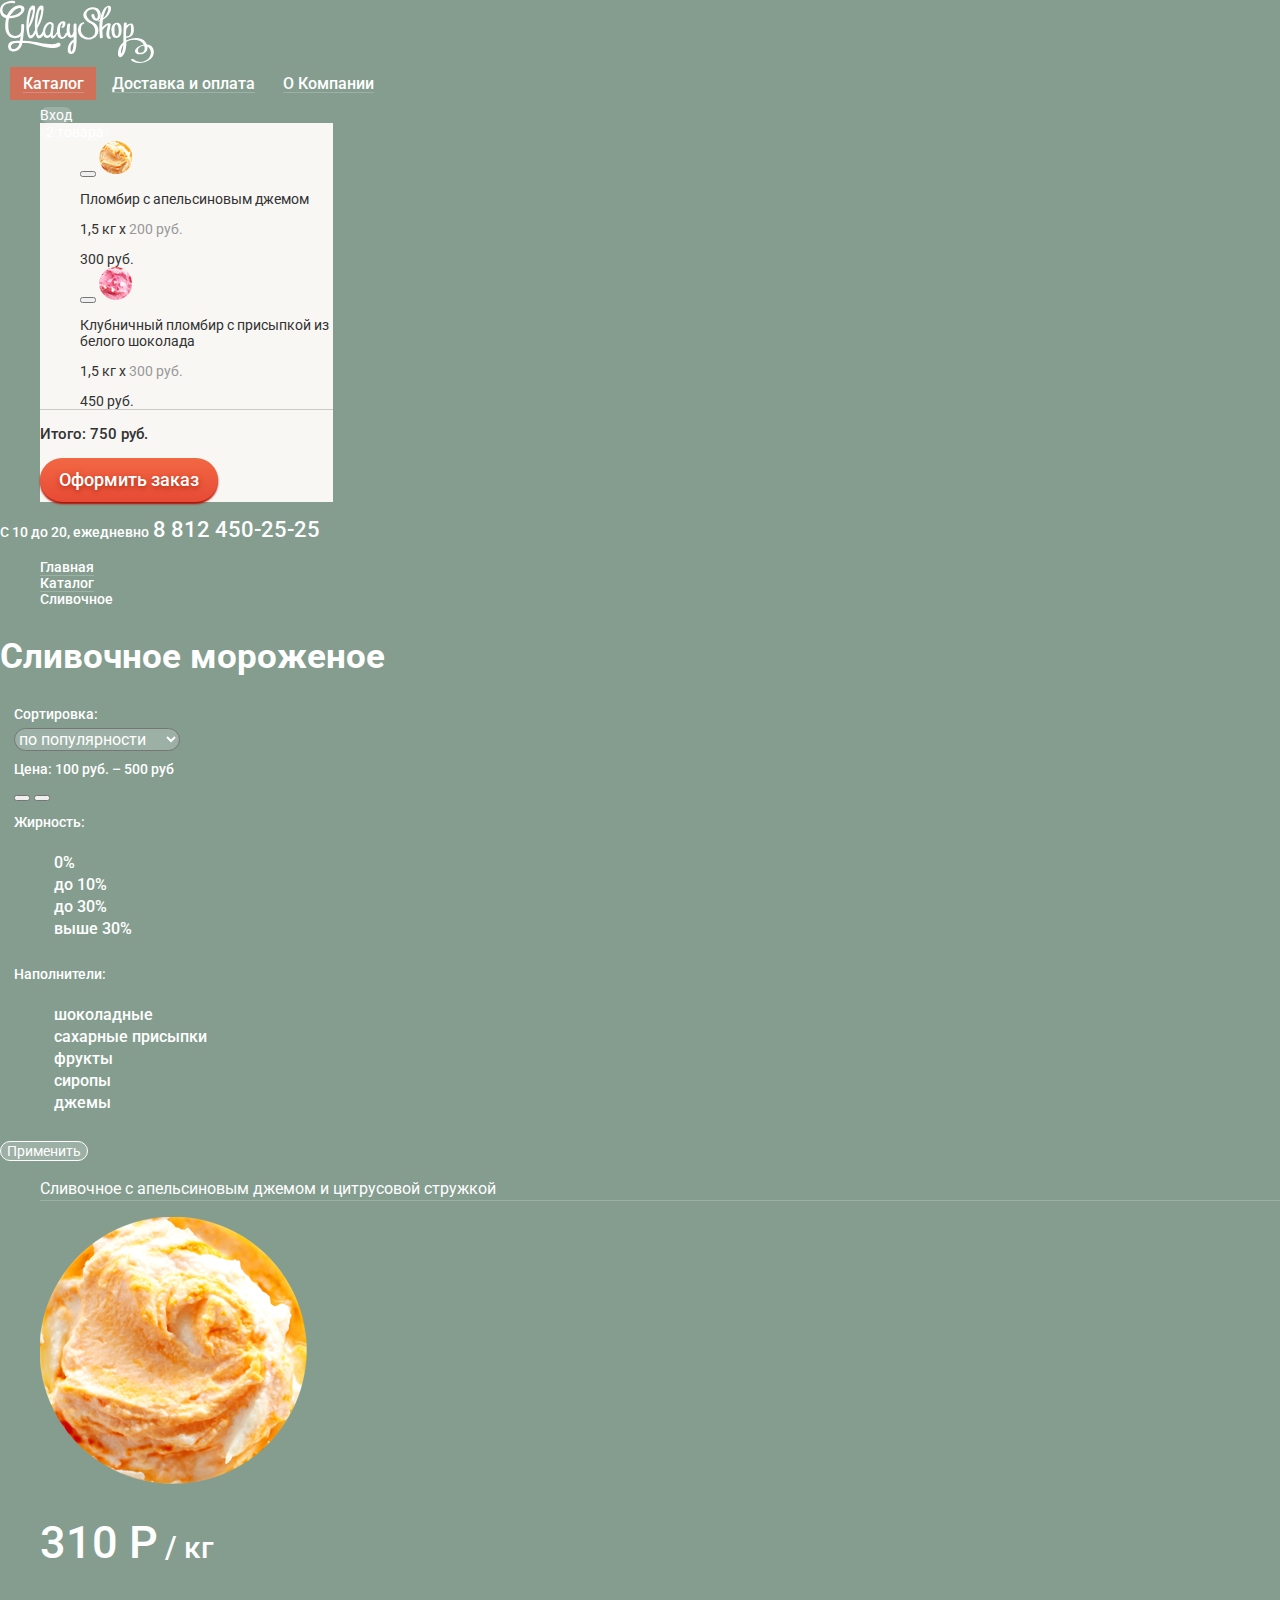
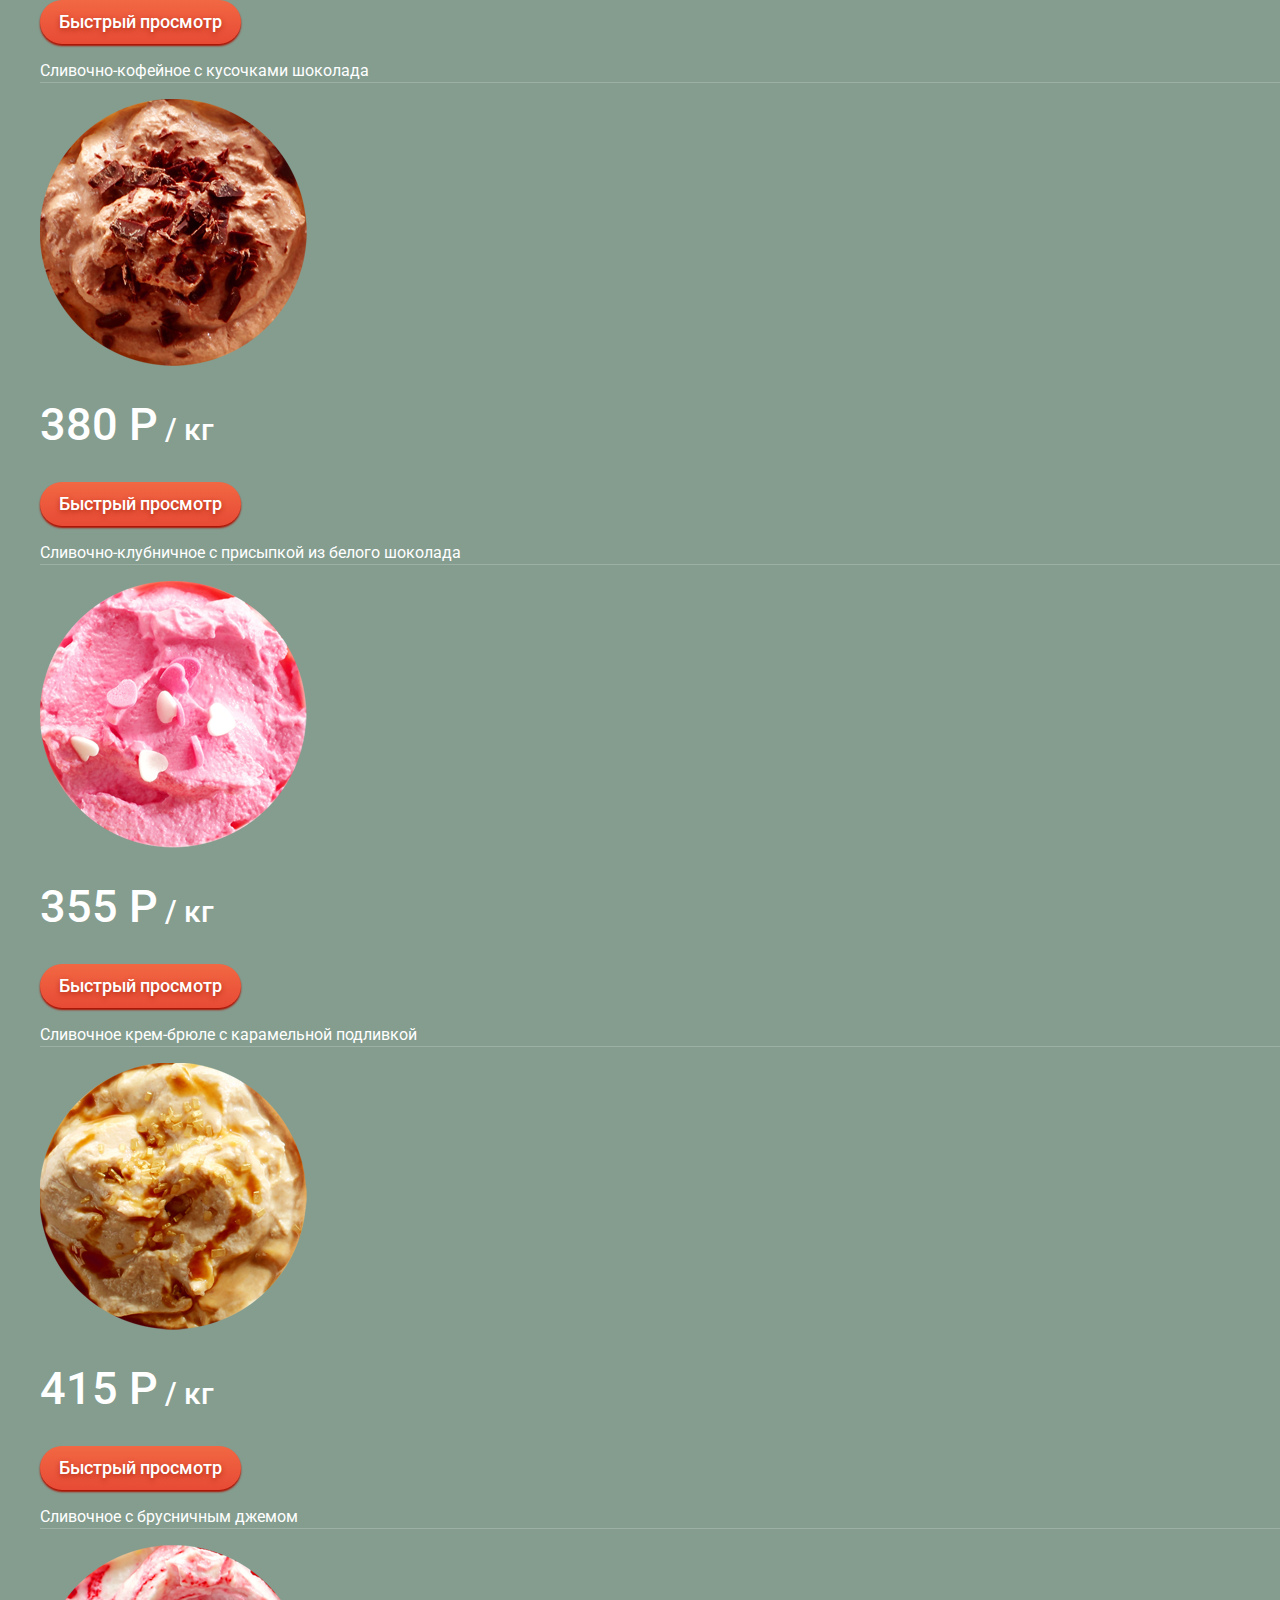
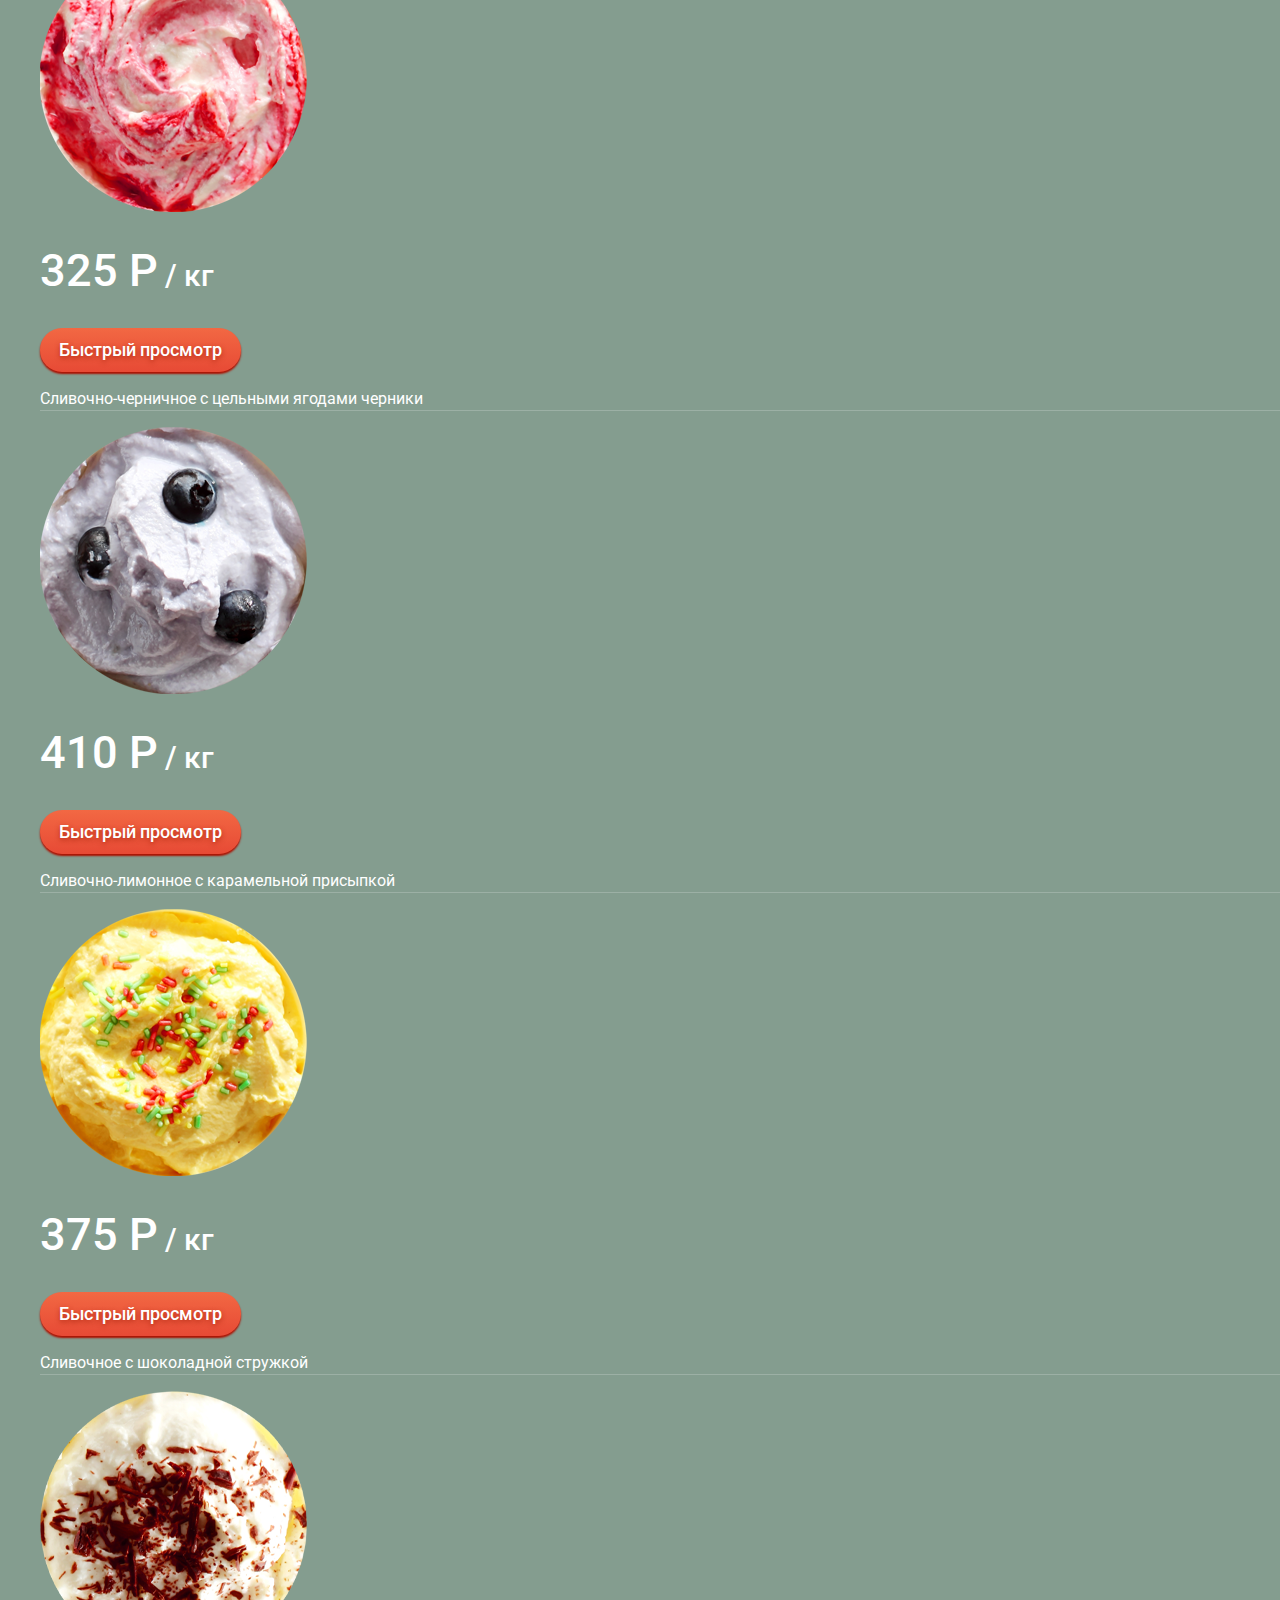
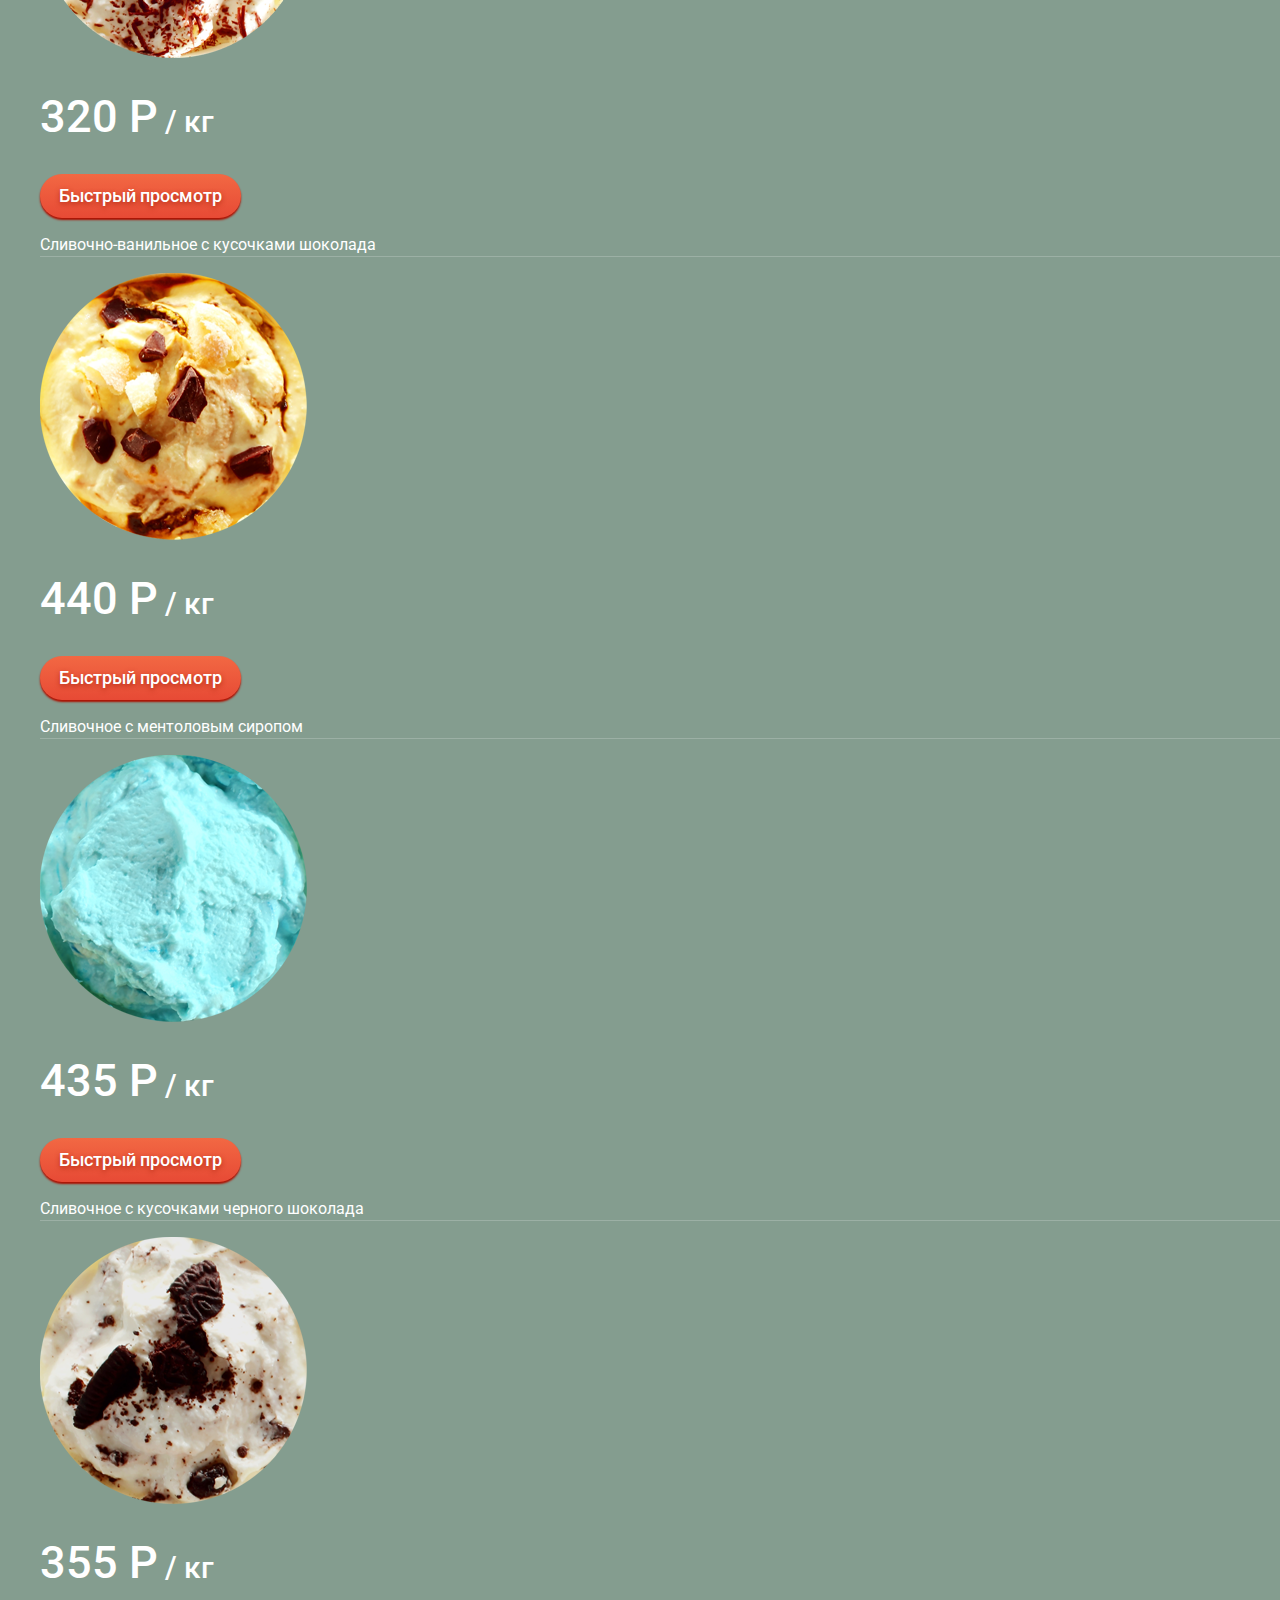
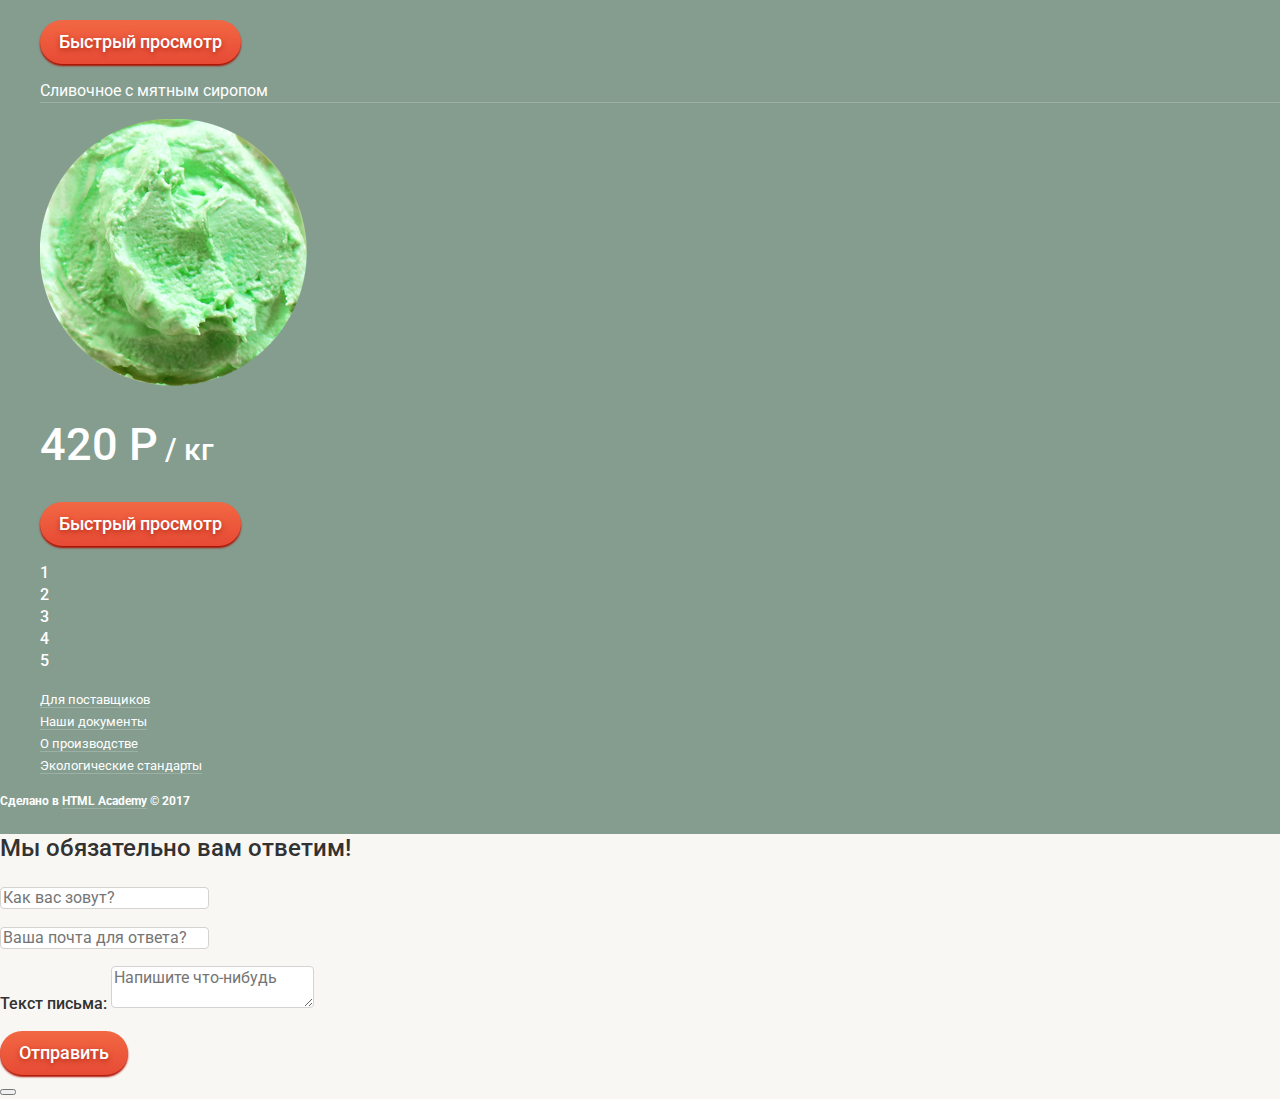
==== catalog.html @ 8456b37e "styled site-navigation with popup" ====
<!DOCTYPE html>
<html lang="ru">
<head>
	<meta charset="UTF-8">
	<title>Глейси</title>
  <link href="https://fonts.googleapis.com/css?family=Roboto:400,500&amp;subset=cyrillic" rel="stylesheet"> 
  <link href="css/normalize.css" rel="stylesheet">
  <link href="css/style.css" rel="stylesheet">
</head>
<body class="inner-page">
	<header class="main-header">
    <a  href="index.html" class="main-header-logo">
      <img src="img/svg/logo.svg" width="154" height="64" alt="Логотип сайта Глейси">
    </a>
    <nav class="main-menu">
      <ul class="site-navigation">
          <li>
            <a class="current">Каталог</a>
            <ul class="catalog-navigation">
              <li class="new">Новинки</li>
              <li><a href="#">Сливочное</a></li>
              <li><a href="#">Щербеты</a></li>
              <li><a href="#">Фруктовый лед</a></li>
              <li><a href="#">Мелорин</a></li>
            </ul>
          </li>
        <li><a href="#">Доставка и оплата</a></li>
        <li><a href="#">О Компании</a></li>
      </ul>
      <ul class="user-navigation">
        <li>
          <form class="search-form" action="#" method="get">
          <button class="button-search" type="submit">Поиск</button>
          <p>
            <label class="visually-hidden" for="site-search">Поиск по сайту</label>
            <input type="search" id="site-search" placeholder="Что ищем?" name="search">
          </p>
        </form>
        </li>
        <li>
          <a class="login-link" href="#">Вход</a>
          <form class="login-form" action="#" method="post">
            <p>
              <label class="visually-hidden" for="login-email">Введите ваш e-mail</label>
              <input type="email" id="login-email" name="e-mail" placeholder="Электронная почта">
            </p>
            <p>
              <label class="visually-hidden" for="login-password">Введите ваш пароль</label>
              <input type="password" id="login-password" name="password" placeholder="Пароль">
            </p>
            <p class="login-help">
              <a class="login-restore" href="#">Забыли пароль?</a>
              <a class="login-registr" href="#">Новая регистрация</a>
            </p>
            <button class="button" type="submit">Войти</button>
          </form>
        </li>
        <li class="cart">
          <button class="button-cart" type="button">2 товара</button>
          <ul class="cart-items">
            <li class="cart-item">
              <button class="modal-close" type="button"><span class="visually-hidden">Закрыть</span></button>
              <img src="img/cart-image-1.png" width="33" height="33" alt="Изображение мороженого">
              <p class="cart-title">Пломбир с апельсиновым джемом</p>
              <p class="cart-amount">1,5 кг х <span class="text-graycolor">200 руб.</span></p>
              <span class="cart-price"> 300 руб.</span>
            </li>
            <li class="cart-item">
              <button class="modal-close" type="button"><span class="visually-hidden">Закрыть</span></button>
              <img src="img/cart-image-2.png" width="33" height="33" alt="Изображение мороженого">
              <p class="cart-title">Клубничный пломбир с присыпкой из белого шоколада</p>
              <p class="cart-amount">1,5 кг х <span class="text-graycolor">300 руб.</span></p>
              <span class="cart-price"> 450 руб.</span>
            </li>
          </ul>
          <div class="cart-sum">
            <p> Итого: 750 руб.</p>
            <a class="button" href="#">Оформить заказ</a>
          </div>
        </li>
      </ul>
    </nav>
    <p class="phone-info">
      <span class="text-normal">С 10 до 20, ежедневно</span>
      <span class="text-uppercase">8 812 450-25-25</span>
    </p>
	</header>
  <main>
    <h1 class="visually-hidden">Каталог магазина Глейси</h1>
    
    <ul class="breadcrumbs">
      <li><a href="index.html">Главная</a></li>
      <li><a href="catalog.html">Каталог</a></li>
      <li><a class="current-bc">Сливочное</a></li>
    </ul>

    <h2 class="page-title">Сливочное мороженое</h2>

    <form class="filter-form" action="#" method="get">
      <fieldset>
        <legend>Сортировка:</legend>
      <select name="filter-sort">
        <option value="sort-by-popular" selected>по популярности</option>
        <option value="sort-by-low-cost">сначала недорогие</option>
        <option value="sort-by-high-cost">сначала дорогие</option>
        <option value="sort-by-fat">по жирности</option>
      </select>
      </fieldset>
      <fieldset>
        <legend>Цена: 100 руб. – 500 руб</legend>
        <div class="filter-range">
          <button class="filter-button filter-button-from" type="button">
          </button>
          <button class="filter-button filter-button-to" type="button">
          </button>
        </div>
      </fieldset>
      <fieldset>
        <legend>Жирность:</legend>
        <ul class="filter-list">
          <li class="filter-option">
            <input class="visually-hidden" type="radio" name="fat-percent" id="fat-0-percent">
            <label class="radio-checkbox" for="fat-0-percent">0%</label>
          </li>
          <li class="filter-option">
            <input class="visually-hidden" type="radio" name="fat-percent" id="fat-<10-percent" checked>
            <label class="radio-checkbox" for="fat-<10-percent">до 10%</label>
          </li>
          <li class="filter-option">
            <input class="visually-hidden" type="radio" name="fat-percent" id="fat-<30-percent">
            <label class="radio-checkbox" for="fat-<30-percent">до 30%</label>
          </li>
          <li class="filter-option">
            <input class="visually-hidden" type="radio" name="fat-percent" id="fat->30-percent">
            <label class="radio-checkbox" for="fat->30-percent">выше 30%</label>
          </li>
        </ul>
      </fieldset>
      <fieldset>
        <legend>Наполнители:</legend>
        <ul class="filter-list">
          <li class="filter-option">
            <input class="visually-hidden" type="checkbox" name="chocolate" id="chocolate" checked>
            <label class="square-checkbox" for="chocolate">шоколадные</label>
          </li>
          <li class="filter-option">
            <input class="visually-hidden" type="checkbox" name="sugar" id="sugar" checked>
            <label class="square-checkbox" for="sugar">сахарные присыпки</label>
          </li>
          <li class="filter-option">
            <input class="visually-hidden" type="checkbox" name="fruits" id="fruits">
            <label class="square-checkbox" for="fruits">фрукты</label>
          </li>
          <li class="filter-option">
            <input class="visually-hidden" type="checkbox" name="syrup" id="syrup">
            <label class="square-checkbox" for="syrup">сиропы</label>
          </li>
          <li class="filter-option">
            <input class="visually-hidden" type="checkbox" name="jam" id="jam">
            <label class="square-checkbox" for="jam">джемы</label>
          </li>
        </ul>
      </fieldset>
      <button class="button-sort" type="submit">Применить</button>
    </form>

    <section class="catalog">
      <h2 class="visually-hidden">Список товаров</h2>
      <ul class="catalog-list">
        <!-- Начало первой строки -->
        <li class="catalog-item">
          <h3>Сливочное с апельсиновым джемом и цитрусовой стружкой</h3>
          <img src="img/popular-item-1.png" width="267" height="267" alt="Изображение мороженого">
          <p class="popular-item-info"> <span class="text-uppercase">310 Р</span> / кг</p>
          <a class="hidden button" href="#">Быстрый просмотр</a>
        </li>
        <li class="catalog-item">
          <h3>Сливочно-кофейное с кусочками шоколада</h3>
          <img src="img/popular-item-2.png" width="267" height="267" alt="Изображение мороженого">
          <p class="popular-item-info"> <span class="text-uppercase">380 Р</span> / кг</p>
          <a class="hidden button" href="#">Быстрый просмотр</a>
        </li>
        <li class="catalog-item">
          <h3>Сливочно-клубничное с присыпкой из белого шоколада</h3>
          <img src="img/popular-item-3.png" width="267" height="267" alt="Изображение мороженого">
          <p class="popular-item-info"> <span class="text-uppercase">355 Р</span> / кг</p>
          <a class="hidden button" href="#">Быстрый просмотр</a>
        </li>
        <li class="catalog-item">
          <h3>Сливочное крем-брюле с карамельной подливкой</h3>
          <img src="img/popular-item-4.png" width="267" height="267" alt="Изображение мороженого">
          <p class="popular-item-info"> <span class="text-uppercase">415 Р</span> / кг</p>
          <a class="hidden button" href="#">Быстрый просмотр</a>
        </li>
        <!-- Начало второй строки -->
        <li class="catalog-item">
          <h3>Сливочное с брусничным джемом</h3>
          <img src="img/catalog-item-5.png" width="267" height="267" alt="Изображение мороженого">
          <p class="popular-item-info"> <span class="text-uppercase">325 Р</span> / кг</p>
          <a class="hidden button" href="#">Быстрый просмотр</a>
        </li>
        <li class="catalog-item">
          <h3>Сливочно-черничное с цельными ягодами черники </h3>
          <img src="img/catalog-item-6.png" width="267" height="267" alt="Изображение мороженого">
          <p class="popular-item-info"> <span class="text-uppercase">410 Р</span> / кг</p>
          <a class="hidden button" href="#">Быстрый просмотр</a>
        </li>
        <li class="catalog-item">
          <h3>Сливочно-лимонное с карамельной присыпкой</h3>
          <img src="img/catalog-item-7.png" width="267" height="267" alt="Изображение мороженого">
          <p class="popular-item-info"> <span class="text-uppercase">375 Р</span> / кг</p>
          <a class="hidden button" href="#">Быстрый просмотр</a>
        </li>
        <li class="catalog-item">
          <h3>Сливочное с шоколадной стружкой</h3>
          <img src="img/catalog-item-8.png" width="267" height="267" alt="Изображение мороженого">
          <p class="popular-item-info"> <span class="text-uppercase">320 Р</span> / кг</p>
          <a class="hidden button" href="#">Быстрый просмотр</a>
        </li>
        <!-- Начало третьей строки -->
        <li class="catalog-item">
          <h3>Сливочно-ванильное с кусочками шоколада</h3>
          <img src="img/catalog-item-9.png" width="267" height="267" alt="Изображение мороженого">
          <p class="popular-item-info"> <span class="text-uppercase">440 Р</span> / кг</p>
          <a class="hidden button" href="#">Быстрый просмотр</a>
        </li>
        <li class="catalog-item">
          <h3>Сливочноe с ментоловым сиропом</h3>
          <img src="img/catalog-item-10.png" width="267" height="267" alt="Изображение мороженого">
          <p class="popular-item-info"> <span class="text-uppercase">435 Р</span> / кг</p>
          <a class="hidden button" href="#">Быстрый просмотр</a>
        </li>
        <li class="catalog-item">
          <h3>Сливочное с кусочками черного шоколада</h3>
          <img src="img/catalog-item-11.png" width="267" height="267" alt="Изображение мороженого">
          <p class="popular-item-info"> <span class="text-uppercase">355 Р</span> / кг</p>
          <a class="hidden button" href="#">Быстрый просмотр</a>
        </li>
        <li class="catalog-item">
          <h3>Сливочное с мятным сиропом</h3>
          <img src="img/catalog-item-12.png" width="267" height="267" alt="Изображение мороженого">
          <p class="popular-item-info"> <span class="text-uppercase">420 Р</span> / кг</p>
          <a class="hidden button" href="#">Быстрый просмотр</a>
        </li>
      </ul>

      <ul class="pagination-list">
        <li><span class="visually-hidden">Назад</span></li>
        <li class="pagination-item pagination-item-current"><a>1</a></li>
        <li class="pagination-item"><a href="#">2</a></li>
        <li class="pagination-item"><a href="#">3</a></li>
        <li class="pagination-item"><a href="#">4</a></li>
        <li class="pagination-item"><a href="#">5</a></li>
        <li><span class="visually-hidden">Вперед</span></li>
      </ul>
    </section>
  </main>
  <footer class="main-footer">

    <div class="footer-social">
      <ul>
        <li>
          <a href="">
            <span class="visually-hidden">Твиттер</span>
          </a>
        </li>
        <li>
          <a href="">
            <span class="visually-hidden">Инстаграм</span>
          </a>
        </li>
        <li>
          <a href="">
            <span class="visually-hidden">Фейсбук</span>
          </a>
        </li>
        <li>
          <a href="">
            <span class="visually-hidden">Вконтакте</span>
          </a>
        </li>
      </ul>
    </div>

    <div class="about-us">
      <ul>
        <li>
          <a href="#">Для поставщиков</a>
        </li>
        <li>
          <a href="#">Наши документы</a>
        </li>
        <li>
          <a href="#">О производстве</a>
        </li>
        <li>
          <a href="#">Экологические стандарты</a>
        </li>
      </ul>
    </div>

    <p class="copyright">
      <b>Сделано в <a href="https://htmlacademy.ru">HTML Academy</a> © 2017</b>
    </p>

  </footer>

  <section class="modal modal-write-us">
    <h2 class="visually-hidden"> Напишите нам</h2>
    <p class="write-us-slogan">Мы обязательно вам ответим!</p>
    <form class="write-us-form" action="https://echo.htmlacademy.ru" method="post">
      <p>
        <label class="visually-hidden" for="write-us-name">Ваше имя</label>
        <input type="text" id="write-us-name" name="username" placeholder="Как вас зовут?">
      </p>
      <p>
        <label class="visually-hidden" for="write-us-email">Ваш e-mail</label>
        <input type="email" id="write-us-email" name="e-mail" placeholder="Ваша почта для ответа?">
      </p>
      <p>
        <label for="write-us-comment">Текст письма:</label>
            <textarea class="write-us-comment" id="write-us-comment" placeholder="Напишите что-нибудь"></textarea>
      </p>
      <button class="button" type="submit">Отправить</button>
    </form>
    <button class="modal-close" type="button"><span class="visually-hidden">Закрыть</span></button>
  </section>
</body>
</html>
---- css/style.css ----
body {
	margin: 0;
	padding: 0;

	font-family: "Roboto", "Arial", sans-serif;
	font-size: 16px;
	line-height: 22px;
	font-weight: 500;
	color: #ffffff;

	background-color: #849d8f;
}

a {
	text-decoration: none;
}

.visually-hidden:not(:focus):not(:active),
input[type="checkbox"].visually-hidden,
input[type="radio"].visually-hidden {
  position: absolute;

  width: 1px;
  height: 1px;
  margin: -1px;
  border: 0;
  padding: 0;

  white-space: nowrap;

  clip-path: inset(100%);
  clip: rect(0, 0, 0, 0);
  overflow: hidden;
}

.container {
  width: 1146px;
  margin: 0 auto;
  padding: 0 27px;
}

.button {
  display: inline-block;
  padding: 10px 19px;

	font: inherit;
	font-size: 18px;
  font-weight: 500;
	line-height: 24px;
	text-align: center;
  vertical-align: middle;
	text-shadow: 0px 2px 5px rgba(160, 32, 11, 0.76);
	color: #ffffff;

	background-color: #eb573b;
	background-image: linear-gradient(to top, rgb(231,74,53) 0%, rgb(242,104,67) 100%);
	box-shadow: 0px 2px 2px 0px #ac1000;
  
  border: none;
	border-radius: 50px;

  box-sizing: border-box;
}

.button:focus,
.button:hover {
	background-color: #ef7661;
	background-image: linear-gradient(to top, #ec6f5e 0%, #f58669 100%);
	box-shadow: 0px 2px 2px 0px #ac1000;
}

.button:active {
	background-color: #eb573b;
	background-image: linear-gradient(to top, rgb(242,104,67) 0%, rgb(231,74,53) 100%);
  box-shadow: inset 0px 2px 2px 0px #942718;
}

.main-navigation {
  display: flex;
  justify-content: space-between;
}

.user-navigation {
  width: 293px;
}
/*Временные стили для выравнивания сетки*/
.search-form {
  display: none;
}
.login-form {
  display: none;
}
/*Временные стили для выравнивания сетки*/

.main-header-logo {
  width: 154px;
  height: 64px;
  padding-top: 9px;
}

.site-navigation,
.user-navigation,
.catalog-navigation {
  list-style: none;
}

.site-navigation a,
.user-navigation a {
  color: #ffffff;
}

.site-navigation {
  position: relative;
  display: flex;
  align-items: center;
  width: 675px;
  margin: 0;
  margin-top: 5px;
  padding: 0;
  padding-left: 10px;
  font-size: 16px;
  line-height: 18px;
}

.site-navigation a {
  padding-top: 7px;
  padding-right: 12px;
  padding-bottom: 7px;
  padding-left: 13px;
  box-sizing: border-box;
}

.site-navigation > li {
  position: relative;
  margin-right: 3px;
}

.site-navigation > li:last-child {
  margin-right: 0;
}

.site-navigation > li::after {
  content: "";

  position: absolute;
  right: 12px;
  bottom: 0;
  left: 13px;

  height: 1px;

  background-color: rgba(255, 255, 255, 0.2);
}

li.catalog-button::after {
  bottom: 14px;
}

.catalog-button:hover > a,
.catalog-button:focus > a,
.site-navigation a:hover,
.site-navigation a:focus {
  font-weight: 500;
  color: #333333;
  background-color: #f7f6f3;
  border-radius: 13px;
  border-bottom: none;
}

.site-navigation a:active {
  font-weight: 500;
  color: #333333;
  background-color: #ededed;
  border-radius: 13px;
  border-bottom: none;
  box-shadow: inset 0px 2px 1px 0px #696969;
}

.site-navigation .current,
.site-navigation .current:hover,
.site-navigation .current:focus,
.site-navigation .current:active {
  color: #ffffff;
  background-color: #d07058;
  border-bottom: none;
  box-shadow: none;
}

.catalog-navigation {
  display: none;
  position: absolute;
  top: 45px;
  left: -6px;
  padding: 0;
  padding-bottom: 4px;
  margin: 0;
  background-color: #f8f7f4;
  border-radius: 5px;
  box-shadow: 0px 20px 20px 0px rgba(0, 0, 0, 0.4);
}

.catalog-navigation a {
  display: block;
  width: 143px;
  padding: 0;
  padding-top: 8px;
  padding-right: 19px;
  padding-bottom: 7px;
  padding-left: 19px;
  font-size: 14px;
  line-height: 16px;
  text-align: left;
  color: #323232;
  
  border-radius: 0;
  border-bottom: none;
}

.catalog-navigation a:hover,
.catalog-navigation a:focus {
  background-color: #fbded7;
  border-radius: 0;
}

.catalog-navigation a:active {
  background-color: #f6b5a5;
  border-radius: 0;
  box-shadow: none;
}

.catalog-navigation .new {
  margin-right: 9px;
  margin-left: 6px;
  margin-bottom: 3px;
  padding-top: 10px;
  padding-bottom: 10px;
  padding-left: 13px;
  font-size: 14px;
  line-height: 16px;
  color: #000000;
  border-bottom: 1px solid #d1d0ce;
}

.catalog-button {
  padding-top: 14px;
  padding-bottom: 14px;
}

.catalog-button:hover .catalog-navigation {
  display: block;
}

.user-navigation {
  font-size: 14px;
  line-height: 16px;
  font-weight: 400;
}

.user-navigation input {
  font: inherit;
  font-size: 14px;
  line-height: 24px;
  color: #323232;
}

.search-form {
  background-color: #f8f7f4;
}

.login-form {
  background-color: #f8f7f4;
}

.login-help a{
  font-size: 13px;
  line-height: 24px;
  color: #323232;
  border-bottom: 1px solid #323232;
}

.button-search,
.login-link,
.button-cart {
  color: #ffffff;
  background-color: rgba(255, 255, 255, 0.2);
  border: none;
  border-radius: 13px;
}

.button-search:hover,
.login-link:hover,
.button-cart:hover,
.button-search:focus,
.login-link:focus,
.button-cart:focus {
  color: #323232;
  background-color: #f8f7f4;
}

.cart {
  background-color: #f8f7f4;
}

.cart-item {
  color: #323232
}

.cart-items {
  list-style: none;
  border-bottom: 1px solid #cacac7;
}

.cart-item .text-graycolor {
  color: #999999;
}

.cart-sum p {
  font-size: 15px;
  font-weight: 500;
  line-height: 18px;
  color: #323232;
}

.text-normal {
  font-size: 14px;
  line-height: 16px;
}

.text-uppercase {
  font-size: 22px;
  line-height: 24px;
}

.promo-slider h3 {
  font-size: 60px;
  line-height: 60px;
}

.promo-slider .button {
  font-size: 32px;
  line-height: 44px;
}
.slider-list {
  list-style: none;
}

.advertising h3 {
  font-size: 35px;
  line-height: 41px;
}

.advertising-raspberry {
  background-image: url("../img/raspberry-bg.jpg");
  background-repeat: no-repeat;
  background-position: center;
}

.advertising-chocolate {
  background-image: url("../img/chocolate-bg.jpg");
  background-repeat: no-repeat;
  background-position: center;
}
.advertising-info {
  font-size: 18px;
  line-height: 22px;
}

.popular-items h3{
  font-size: 16px;
  line-height: 22px;
  font-weight: 400;
  border-bottom: 1px solid rgba(255, 255, 255, 0.2);
}
.popular-items-list,
.catalog-list {
  list-style: none;
}

.popular-items-list p,
.catalog-list p {
  font-size: 30px;
  line-height: 45px;
}
.popular-items-list .text-uppercase,
.catalog-list .text-uppercase {
  font-size: 45px;
  line-height: 45px;
}

.features {
  color: #323232;
  background-image: url("../img/waffle-bg-pattern.jpg");
  background-repeat: no-repeat;
  background-position: center;
}

.features-title {
  font-size: 24px;
  line-height: 30px;
}

.features-list{
  list-style: none;
}

.news {
  background-image: url("../img/strawberry-bg.png");
  background-repeat: no-repeat;
  background-position: center;
}
.news h3 {
  font-size: 16px;
  font-weight: 400;
  line-height: 22px;
  color: #323232;
}

.news-item a {
  font-size: 24px;
  line-height: 30px;
  color: #323232;
  border-bottom: solid 2px #353535;
}

.login-help a:hover,
.login-help a:focus,
.news-item a:hover,
.news-item a:focus {
  color: #e84d37;
  border-bottom-color: rgba(232, 77, 55, 0.3);
}

.login-help a:active,
.news-item a:active {
  color: #e84d37;
  border-bottom-color: rgba(232, 77, 55, 0.3);
}

.mailing {
  color: #5a5a5a;
  background-color: #f8f7f4;
}

.contacts {
  font-size: 14px;
  font-weight: 400;
  line-height: 20px;
  
  color: #323232;
  background-color: #fffffe;
}

.contacts .text-uppercase {
  font-size: 18px;
  font-weight: 500;
  line-height: 22px;
}

.breadcrumbs {
  font-size: 14px;
  line-height: 16px;
  list-style: none;
}

.breadcrumbs a {
  color: #ffffff;
  border-bottom: 1px solid rgba(255, 255, 255, 0.2);
}

.breadcrumbs a:hover,
.breadcrumbs a:focus {
  color: #ffbc9e;
  border-bottom: 1px solid rgba(255, 188, 158, 0.3);
}

.breadcrumbs a:active {
  color: #ffbc9e;
  border-bottom: 1px solid rgba(255, 188, 158, 0.3);
}

.breadcrumbs .current-bc,
.breadcrumbs .current-bc:hover,
.breadcrumbs .current-bc:focus,
.breadcrumbs .current-bc:active {
  color: #ffffff;
  border-bottom: none;
}

.page-title {
  font-size: 35px;
  line-height: 41px;
}

.filter-form ul {
  list-style: none;
}

.filter-form fieldset {
  border: none;
}

.filter-form legend {
  font-size: 14px;
  line-height: 16px;
}

.filter-form label {
  line-height: 18px;
}

.filter-form select {
  color: #ffffff;
  background-color: rgba(255, 255, 255, 0.2);
  border-radius: 13px;
}

.filter-form select:hover,
.filter-form select:focus {
  color: #000000;
}

.button-sort {
  font-size: 14px;
  line-height: 16px;
  color: #ffffff;
  background-color: rgba(255, 255, 255, 0.2);
  border: 1px solid #ffffff;
  border-radius: 11px;
}

.button-sort:focus,
.button-sort:hover {
  color: #323232;
  background-color: rgba(255, 255, 255, 1);
}

.button-sort:active {
  background-color: #eaeaea;
  box-shadow: inset 0px 2px 1px 0px #696969;
}

.catalog h3 {
  font-size: 16px;
  line-height: 22px;
  font-weight: 400;
  border-bottom: 1px solid rgba(255, 255, 255, 0.2);
}

.pagination-list {
  list-style: none;
}

.pagination-item a {
  color: #ffffff;
}

.pagination-item a:focus,
.pagination-item a:hover {
  background-color: rgba(255, 255, 255, 0.2);
}

.pagination-item a:active {
  color: #000000;
  background-color: #ffffff;
}

.main-footer ul {
  list-style: none;
}

.about-us a {
  font-size: 13px;
  font-weight: 400;
  line-height: 18px;
  color: #ffffff;
  border-bottom: 1px solid rgba(255, 255, 255, 0.2);
}

.about-us a:hover,
.about-us a:focus {
  color: #ffbc9e;
  border-bottom: 1px solid rgba(255, 188, 158, 0.3);
}

.about-us a:active {
  color: #ffbc9e;
  border-bottom: 1px solid rgba(255, 188, 158, 0.3);
}

.about-us a.heart {
  font-weight: 500;
}

.copyright {
  font-size: 12px;
  line-height: 18px;
}

.copyright a {
  color: #fefefe;
  border-bottom: 1px solid rgba(254, 254, 254, 0.2);
}

.copyright a:hover,
.copyright a:focus {
  color: #ffbc9e;
  border-bottom: 1px solid rgba(255, 188, 158, 0.3);
}

.copyright a:active {
  color: #ffbc9e;
  border-bottom: 1px solid rgba(255, 188, 158, 0.3);
}

.modal-write-us {
  font-size: 16px;
  line-height: 24px;
  color: #323232;
  background-color: #f8f7f4;
}

.login-form input,
.search-form input,
.modal-write-us input,
.modal-write-us textarea {
  border-radius: 4px;
  border: 1px solid #d3d3d2; 
  /*Бордер потом можно компенсировать паддингами*/
  box-sizing: border-box;
  outline: none;
}

.login-form input:hover,
.search-form input:hover,
.modal-write-us input:hover,
.modal-write-us textarea:hover {
  border: 2px solid #c7c6c5;
  outline: none;
}

.login-form input:focus,
.search-form input:focus,
.modal-write-us input:focus,
.modal-write-us textarea:focus {
  border: 2px solid #8fbdec;
  outline: none;
}

.write-us-slogan {
  font-size: 24px;
  line-height: 28px;
}
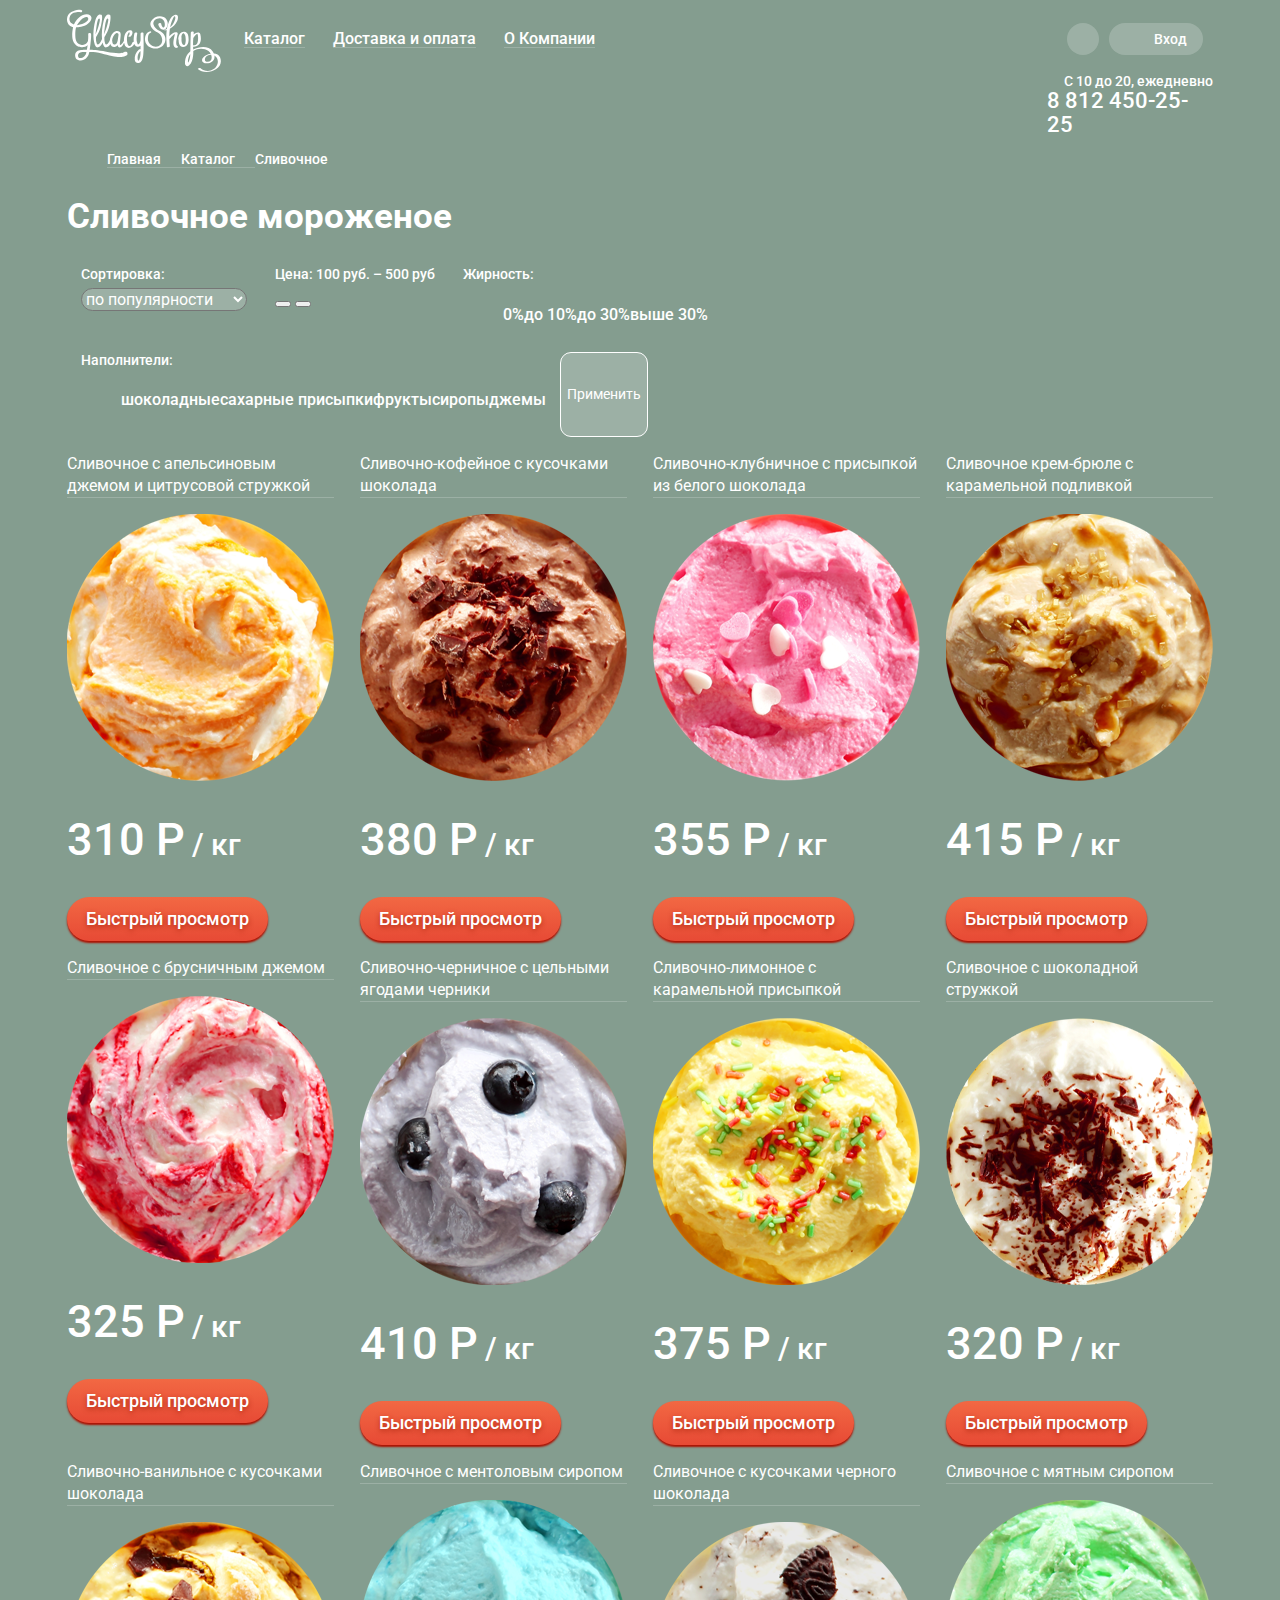
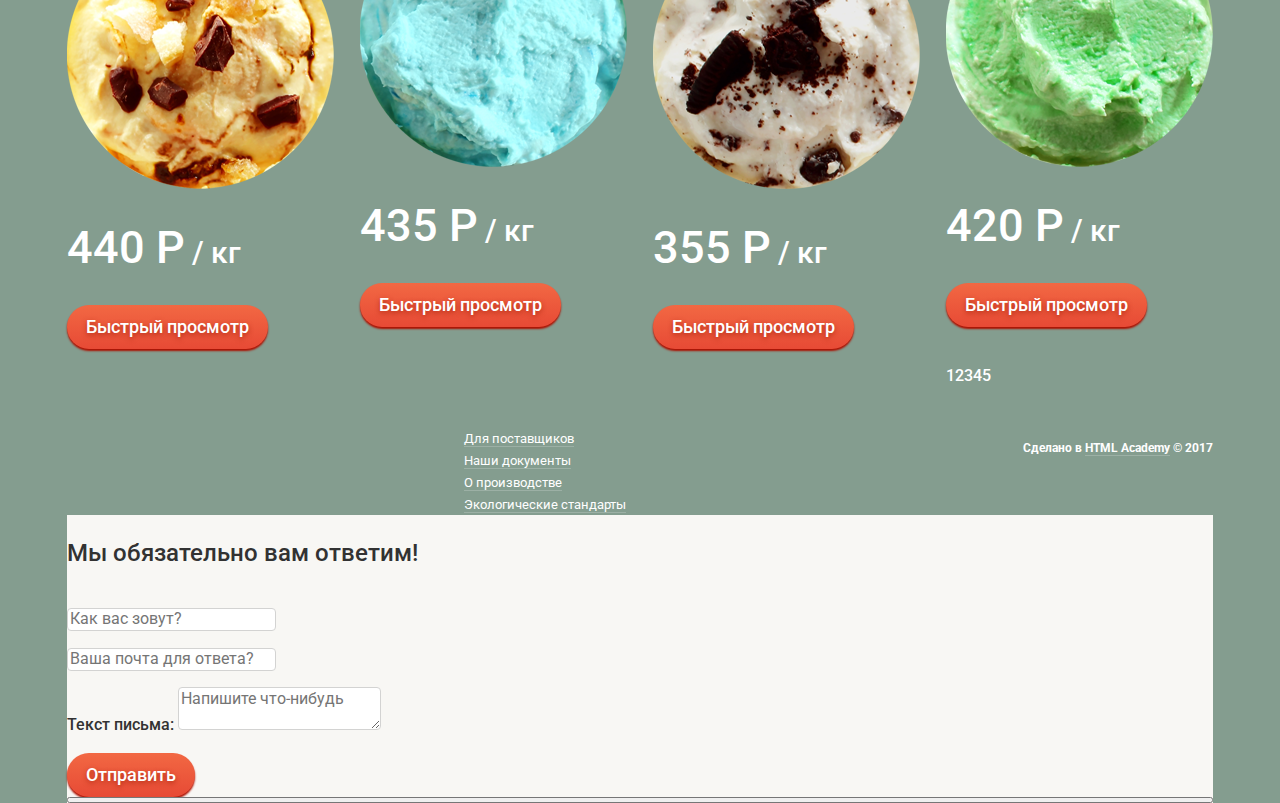
==== commit 56f7df16: "styled big grid's and inlined svg in header menu" ====
--- a/catalog.html
+++ b/catalog.html
@@ -7,19 +7,19 @@
   <link href="css/normalize.css" rel="stylesheet">
   <link href="css/style.css" rel="stylesheet">
 </head>
-<body class="inner-page">
+<body class="container">
 	<header class="main-header">
-    <a  href="index.html" class="main-header-logo">
+    <nav class="main-navigation">
+      <a class="main-header-logo" href="index.html">
       <img src="img/svg/logo.svg" width="154" height="64" alt="Логотип сайта Глейси">
-    </a>
-    <nav class="main-menu">
+      </a>
       <ul class="site-navigation">
-          <li>
-            <a class="current">Каталог</a>
+          <li class="catalog-button">
+            <a href="catalog.html">Каталог</a>
             <ul class="catalog-navigation">
               <li class="new">Новинки</li>
               <li><a href="#">Сливочное</a></li>
-              <li><a href="#">Щербеты</a></li>
+              <li><a href="#" class="current">Щербеты</a></li>
               <li><a href="#">Фруктовый лед</a></li>
               <li><a href="#">Мелорин</a></li>
             </ul>
@@ -30,7 +30,7 @@
       <ul class="user-navigation">
         <li>
           <form class="search-form" action="#" method="get">
-          <button class="button-search" type="submit">Поиск</button>
+          <button class="button-search" type="submit"><span class="visually-hidden">Поиск</span></button>
           <p>
             <label class="visually-hidden" for="site-search">Поиск по сайту</label>
             <input type="search" id="site-search" placeholder="Что ищем?" name="search">
--- a/css/style.css
+++ b/css/style.css
@@ -76,18 +76,20 @@
 }
 
 .main-navigation {
-  display: flex;
-  justify-content: space-between;
-}
-
-.user-navigation {
-  width: 293px;
-}
+  position: relative;
+  z-index: 1;
+  display: flex;
+}
+
 /*Временные стили для выравнивания сетки*/
-.search-form {
+.search-form p {
   display: none;
 }
+
 .login-form {
+  display: none;
+}
+.cart {
   display: none;
 }
 /*Временные стили для выравнивания сетки*/
@@ -115,8 +117,8 @@
   align-items: center;
   width: 675px;
   margin: 0;
-  margin-top: 5px;
   padding: 0;
+  padding-top: 5px;
   padding-left: 10px;
   font-size: 16px;
   line-height: 18px;
@@ -251,6 +253,13 @@
 }
 
 .user-navigation {
+  display: flex;
+  justify-content: flex-end;
+  width: 293px;
+  margin: 0;
+  margin-left: auto;
+  padding: 0;
+  padding-top: 23px;
   font-size: 14px;
   line-height: 16px;
   font-weight: 400;
@@ -263,7 +272,7 @@
   color: #323232;
 }
 
-.search-form {
+.search-form p{
   background-color: #f8f7f4;
 }
 
@@ -278,23 +287,60 @@
   border-bottom: 1px solid #323232;
 }
 
+
 .button-search,
 .login-link,
 .button-cart {
+  margin-right: 10px;
+  font-weight: 500;
   color: #ffffff;
   background-color: rgba(255, 255, 255, 0.2);
   border: none;
-  border-radius: 13px;
-}
-
-.button-search:hover,
+  border-radius: 20px;
+}
+
+.button-search {
+  width: 32px;
+  height: 32px;
+  border-radius: 50px;
+}
+
+.button-search svg {
+  display: block;
+  margin: auto;
+}
+
+.login-link {
+  display: block;
+  padding-top: 8px;
+  padding-right: 16px;
+  padding-bottom: 8px;
+  padding-left: 45px;
+}
+
+.button-cart {
+  margin-right: 0;
+  padding-top: 8px;
+  padding-right: 34px;
+  padding-bottom: 8px;
+  padding-left: 43px;
+}
 .login-link:hover,
 .button-cart:hover,
-.button-search:focus,
 .login-link:focus,
 .button-cart:focus {
   color: #323232;
   background-color: #f8f7f4;
+}
+
+.button-search:hover,
+.button-search:focus {
+  background-color: rgba(248, 247, 244, 1);
+}
+
+.button-search:hover path,
+.button-search:focus path {
+  fill: #000000;
 }
 
 .cart {
@@ -321,6 +367,15 @@
   color: #323232;
 }
 
+.phone-info {
+  display: flex;
+  width: 166px;
+  margin: 0;
+  margin-left: auto;
+  justify-content: flex-end;
+  flex-wrap: wrap;
+}
+
 .text-normal {
   font-size: 14px;
   line-height: 16px;
@@ -331,6 +386,12 @@
   line-height: 24px;
 }
 
+.promo-slider {
+  position: relative;
+  z-index: 0;
+  margin-bottom: 40px;
+}
+
 .promo-slider h3 {
   font-size: 60px;
   line-height: 60px;
@@ -340,22 +401,59 @@
   font-size: 32px;
   line-height: 44px;
 }
+
 .slider-list {
+  padding: 0;
+  margin: 0;
   list-style: none;
 }
 
+.slider-item {
+  display: flex;
+  justify-content: flex-end;
+  flex-direction: column;
+  position: relative;
+  min-height: 462px;
+  z-index: 1;
+}
+
+.slider-image {
+  position: absolute;
+  top: -135px;
+  z-index: -1;
+}
+
+/*временные для сетки стили*/
+.slider-item:nth-child(2) {
+  display: none;
+}
+
+.slider-item:nth-child(3) {
+  display: none;
+}
+/*временные для сетки стили*/
+
+.advertising {
+  position: relative;
+  z-index: 1;
+  display: flex;
+  justify-content: space-between;
+  margin-bottom: 40px;
+}
 .advertising h3 {
   font-size: 35px;
   line-height: 41px;
 }
 
 .advertising-raspberry {
+  width: 560px;
   background-image: url("../img/raspberry-bg.jpg");
   background-repeat: no-repeat;
   background-position: center;
 }
 
 .advertising-chocolate {
+  width: 560px;
   background-image: url("../img/chocolate-bg.jpg");
   background-repeat: no-repeat;
   background-position: center;
@@ -363,6 +461,15 @@
 .advertising-info {
   font-size: 18px;
   line-height: 22px;
+}
+
+.popular-items {
+  margin-bottom: 40px;
+}
+
+.popular-items-list {
+  display: flex;
+  justify-content: space-between;
 }
 
 .popular-items h3{
@@ -371,8 +478,11 @@
   font-weight: 400;
   border-bottom: 1px solid rgba(255, 255, 255, 0.2);
 }
+
 .popular-items-list,
 .catalog-list {
+  margin: 0;
+  padding: 0;
   list-style: none;
 }
 
@@ -388,6 +498,9 @@
 }
 
 .features {
+  display: flex;
+  flex-direction: column;
+  margin-bottom: 40px;
   color: #323232;
   background-image: url("../img/waffle-bg-pattern.jpg");
   background-repeat: no-repeat;
@@ -400,14 +513,24 @@
 }
 
 .features-list{
+  display: flex;
+  flex-wrap: wrap;
+  margin: 0;
+  padding: 0;
   list-style: none;
 }
 
+.features-item {
+  width: 560px;
+}
+
 .news {
+  width: 560px;
   background-image: url("../img/strawberry-bg.png");
   background-repeat: no-repeat;
-  background-position: center;
-}
+  background-position: left;
+}
+
 .news h3 {
   font-size: 16px;
   font-weight: 400;
@@ -436,18 +559,37 @@
   border-bottom-color: rgba(232, 77, 55, 0.3);
 }
 
+.index-columns {
+  display: flex;
+  justify-content: space-between;
+}
+
+.map-wrapper {
+  position: relative;
+}
 .mailing {
+  width: 560px;
   color: #5a5a5a;
   background-color: #f8f7f4;
 }
 
 .contacts {
+  position: absolute;
+  right: 0;
+  top: 40px;
+  width: 302px;
+  padding-top: 28px;
+  padding-bottom: 28px;
+  padding-left: 25px;
+  padding-right: 25px;
   font-size: 14px;
   font-weight: 400;
   line-height: 20px;
   
   color: #323232;
   background-color: #fffffe;
+
+  box-sizing: content-box;
 }
 
 .contacts .text-uppercase {
@@ -457,14 +599,21 @@
 }
 
 .breadcrumbs {
+  display: flex;
   font-size: 14px;
   line-height: 16px;
   list-style: none;
 }
 
 .breadcrumbs a {
+  padding-right: 20px;
   color: #ffffff;
   border-bottom: 1px solid rgba(255, 255, 255, 0.2);
+}
+
+
+.breadcrumbs a:last-child {
+  padding-left: 0;
 }
 
 .breadcrumbs a:hover,
@@ -491,7 +640,14 @@
   line-height: 41px;
 }
 
+.filter-form {
+  display: flex;
+  flex-wrap: wrap;
+  width: 880px;
+}
+
 .filter-form ul {
+  display: flex;
   list-style: none;
 }
 
@@ -517,6 +673,16 @@
 .filter-form select:hover,
 .filter-form select:focus {
   color: #000000;
+}
+
+.catalog-list {
+  display: flex;
+  flex-wrap: wrap;
+  justify-content: space-between;
+}
+
+.catalog-item {
+  width: 267px;
 }
 
 .button-sort {
@@ -547,6 +713,9 @@
 }
 
 .pagination-list {
+  display: flex;
+  width: 267px;
+  margin-left: auto;
   list-style: none;
 }
 
@@ -564,7 +733,15 @@
   background-color: #ffffff;
 }
 
+.main-footer {
+  display: flex;
+  justify-content: space-between;
+  margin-top: 40px;
+}
+
 .main-footer ul {
+  padding: 0;
+  margin: 0;
   list-style: none;
 }
 
@@ -613,6 +790,8 @@
 }
 
 .modal-write-us {
+  display: flex;
+  flex-direction: column;
   font-size: 16px;
   line-height: 24px;
   color: #323232;
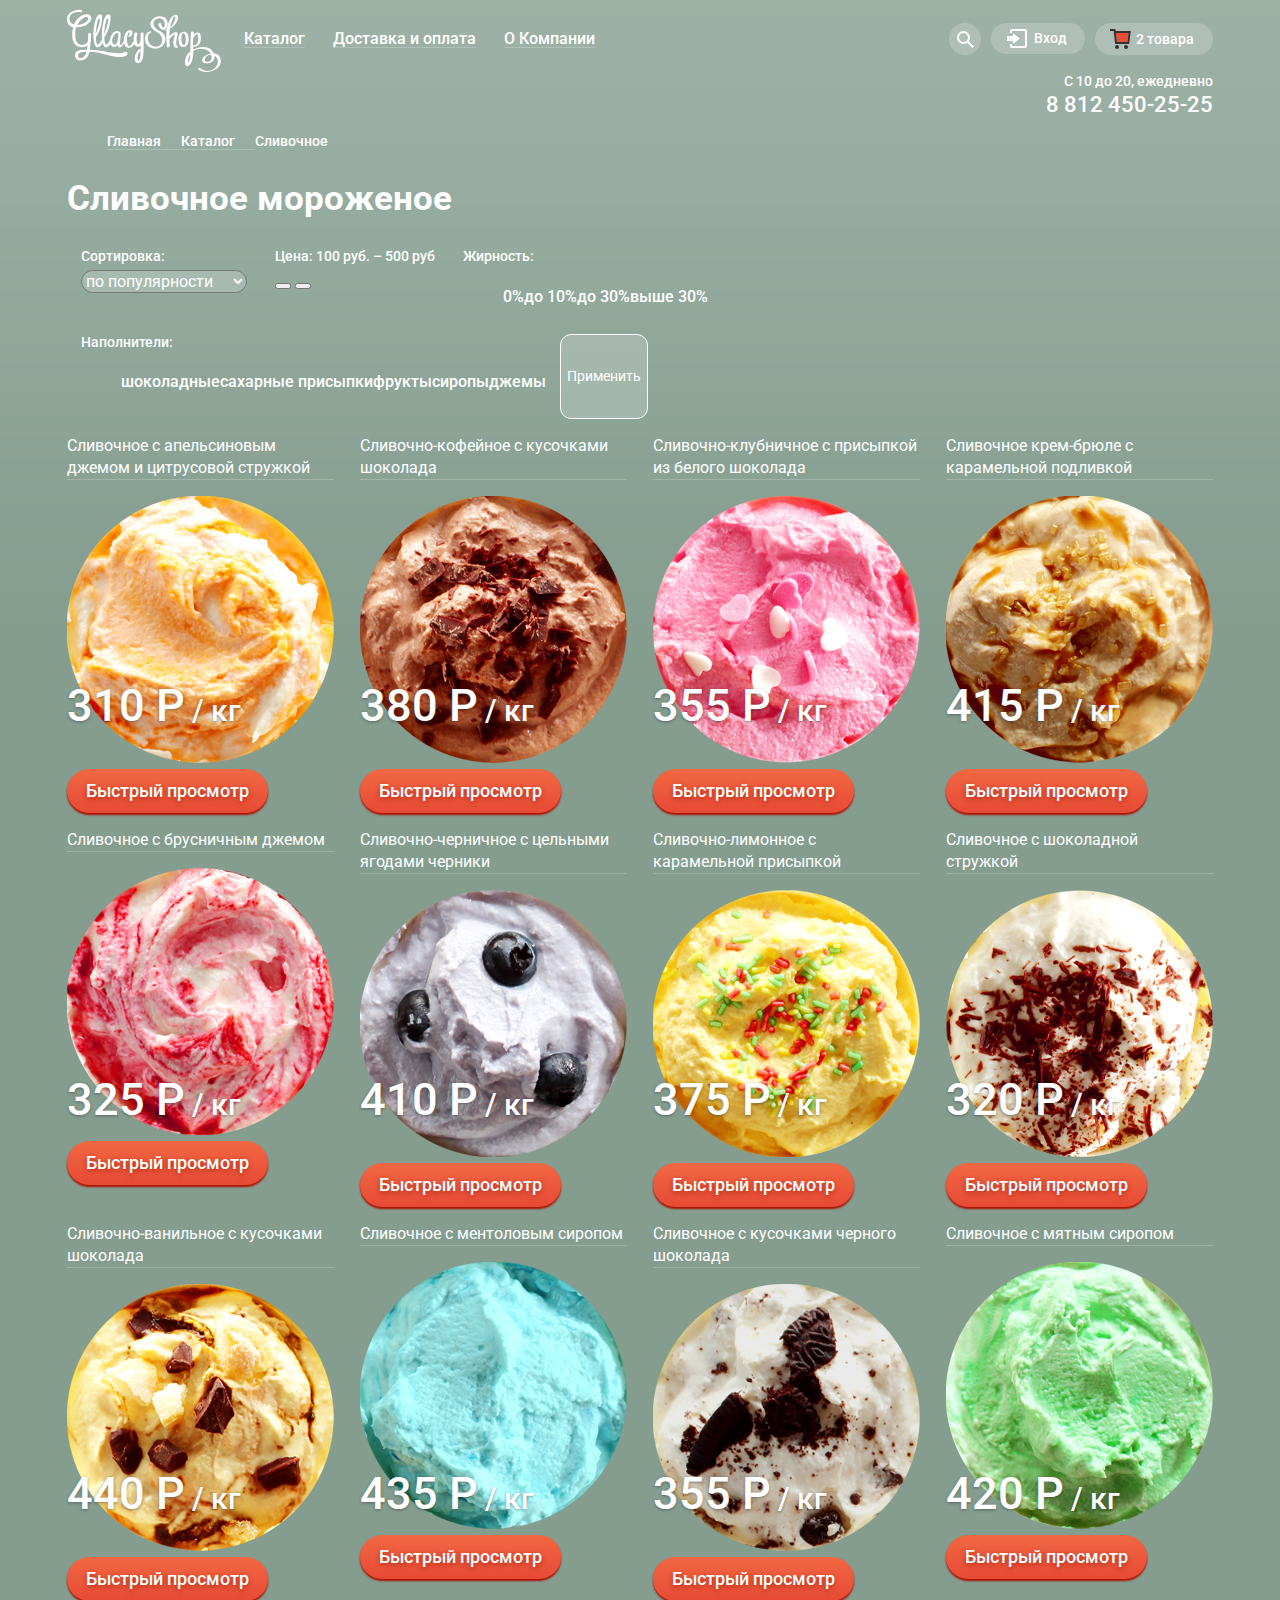
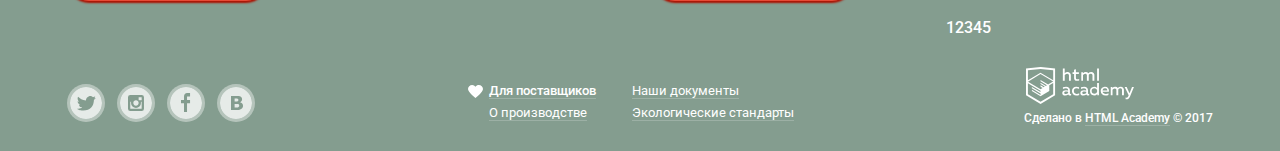
==== commit 9ec2d8b1: "stylished basket in catalog.html, finished footer in index.html" ====
--- a/catalog.html
+++ b/catalog.html
@@ -7,10 +7,10 @@
   <link href="css/normalize.css" rel="stylesheet">
   <link href="css/style.css" rel="stylesheet">
 </head>
-<body class="container">
-	<header class="main-header">
+<body class="inner-page">
+	<header class="main-header container">
     <nav class="main-navigation">
-      <a class="main-header-logo" href="index.html">
+      <a href="index.html" class="main-header-logo">
       <img src="img/svg/logo.svg" width="154" height="64" alt="Логотип сайта Глейси">
       </a>
       <ul class="site-navigation">
@@ -28,17 +28,23 @@
         <li><a href="#">О Компании</a></li>
       </ul>
       <ul class="user-navigation">
-        <li>
+        <li class="search-item">
           <form class="search-form" action="#" method="get">
-          <button class="button-search" type="submit"><span class="visually-hidden">Поиск</span></button>
+          <button class="button-search" type="submit">
+            <span class="visually-hidden">Поиск</span>
+            <svg xmlns="http://www.w3.org/2000/svg" xmlns:xlink="http://www.w3.org/1999/xlink" width="17" height="17" viewBox="0 0 17 17"><path fill="#fff" d="M16.958 15.527L11.75 10.32A6.455 6.455 0 0 0 13 6.5 6.5 6.5 0 1 0 6.5 13a6.465 6.465 0 0 0 3.839-1.263l5.205 5.204 1.414-1.414zM6.5 11C4.019 11 2 8.981 2 6.5S4.019 2 6.5 2 11 4.019 11 6.5 8.981 11 6.5 11z"/>
+            </svg>
+          </button>
           <p>
             <label class="visually-hidden" for="site-search">Поиск по сайту</label>
             <input type="search" id="site-search" placeholder="Что ищем?" name="search">
           </p>
         </form>
         </li>
-        <li>
-          <a class="login-link" href="#">Вход</a>
+        <li class="login-item">
+          <a class="login-link" href="#">
+            <svg xmlns="http://www.w3.org/2000/svg" xmlns:xlink="http://www.w3.org/1999/xlink" width="21" height="19" viewBox="0 0 21 19" transform="translate(-6 5)"><g fill="#fff"><path d="M6 14.875L12.917 9.5 6 4.125v2.917H-.042v4.917H6z"/><path d="M18 0H5C3.9 0 3 .9 3 2v2h2V2h13v15H5v-2H3v2c0 1.1.9 2 2 2h13c1.1 0 2-.9 2-2V2c0-1.1-.9-2-2-2z"/></g>
+          </svg>Вход</a>
           <form class="login-form" action="#" method="post">
             <p>
               <label class="visually-hidden" for="login-email">Введите ваш e-mail</label>
@@ -54,9 +60,13 @@
             </p>
             <button class="button" type="submit">Войти</button>
           </form>
-        </li>
+        </li> 
         <li class="cart">
-          <button class="button-cart" type="button">2 товара</button>
+          <button class="button-cart" type="button">
+            <svg xmlns="http://www.w3.org/2000/svg" width="21" height="20" viewBox="0 0 21 20" transform="translate(-26 -2)"><path fill="#E84D37" d="M5.888 4.031L6.922 13h10.45l1.176-8.969z"/><circle fill="#343434" cx="6.984" cy="18" r="2"/><circle fill="#343434" cx="15.984" cy="18" r="2"/><path fill="#343434" d="M5.657 2.031L5.422 0H0v2h3.64l1.5 13h13.988l1.699-12.969H5.657zM17.372 13H6.922L5.888 4.031h12.66L17.372 13z"/></svg>
+          </svg>2 товара
+        </button>
+        <div class="cart-hidden">
           <ul class="cart-items">
             <li class="cart-item">
               <button class="modal-close" type="button"><span class="visually-hidden">Закрыть</span></button>
@@ -77,15 +87,17 @@
             <p> Итого: 750 руб.</p>
             <a class="button" href="#">Оформить заказ</a>
           </div>
+        </div>
         </li>
       </ul>
     </nav>
     <p class="phone-info">
       <span class="text-normal">С 10 до 20, ежедневно</span>
+      <br>
       <span class="text-uppercase">8 812 450-25-25</span>
     </p>
 	</header>
-  <main>
+  <main class="container">
     <h1 class="visually-hidden">Каталог магазина Глейси</h1>
     
     <ul class="breadcrumbs">
@@ -255,27 +267,27 @@
       </ul>
     </section>
   </main>
-  <footer class="main-footer">
+  <footer class="main-footer container">
 
     <div class="footer-social">
       <ul>
         <li>
-          <a href="">
+          <a href="#" class="social-button social-tw">
             <span class="visually-hidden">Твиттер</span>
           </a>
         </li>
         <li>
-          <a href="">
+          <a href="#" class="social-button social-in">
             <span class="visually-hidden">Инстаграм</span>
           </a>
         </li>
         <li>
-          <a href="">
+          <a href="#" class="social-button social-fb">
             <span class="visually-hidden">Фейсбук</span>
           </a>
         </li>
         <li>
-          <a href="">
+          <a href="#" class="social-button social-vk">
             <span class="visually-hidden">Вконтакте</span>
           </a>
         </li>
@@ -283,13 +295,15 @@
     </div>
 
     <div class="about-us">
-      <ul>
-        <li>
+      <ul class="about-us-info">
+        <li class="heart">
           <a href="#">Для поставщиков</a>
         </li>
         <li>
           <a href="#">Наши документы</a>
         </li>
+      </ul>
+      <ul class="about-us-documents">
         <li>
           <a href="#">О производстве</a>
         </li>
@@ -300,7 +314,7 @@
     </div>
 
     <p class="copyright">
-      <b>Сделано в <a href="https://htmlacademy.ru">HTML Academy</a> © 2017</b>
+      <span>Сделано в <a href="https://htmlacademy.ru">HTML Academy</a> © 2017</span>
     </p>
 
   </footer>
--- a/css/style.css
+++ b/css/style.css
@@ -37,6 +37,12 @@
   width: 1146px;
   margin: 0 auto;
   padding: 0 27px;
+}
+
+.inner-page {
+  background-image: url("../img/lighting-bg.png");
+  background-repeat: repeat-x;
+  background-position: 50% 0;
 }
 
 .button {
@@ -80,19 +86,6 @@
   z-index: 1;
   display: flex;
 }
-
-/*Временные стили для выравнивания сетки*/
-.search-form p {
-  display: none;
-}
-
-.login-form {
-  display: none;
-}
-.cart {
-  display: none;
-}
-/*Временные стили для выравнивания сетки*/
 
 .main-header-logo {
   width: 154px;
@@ -248,7 +241,8 @@
   padding-bottom: 14px;
 }
 
-.catalog-button:hover .catalog-navigation {
+.catalog-button:hover .catalog-navigation,
+.catalog-button:focus .catalog-navigation {
   display: block;
 }
 
@@ -272,21 +266,107 @@
   color: #323232;
 }
 
-.search-form p{
+.search-form {
+  position: relative;
+}
+
+.search-item:hover p {
+  display: block;
+}
+
+
+.search-form p {
+  position: absolute;
+  left: -309px;
+  display: none;
+  width: 340px;
+  margin: 0;
+  padding: 0;
+  padding: 19px 13px;
+  padding-bottom: 21px;
+  padding-right: 15px;
   background-color: #f8f7f4;
+  border-radius: 6px;
+  box-shadow: 0px 20px 20px 0px rgba(0, 0, 0, 0.4);
+  box-sizing: border-box;
+}
+
+.search-form input,
+.login-form input {
+  width: 100%;
+  padding-top: 9px;
+  padding-left: 13px;
+  padding-bottom: 9px;
+}
+
+.login-item {
+  position: relative;
 }
 
 .login-form {
+  position: absolute;
+  top: 36px;
+  left: -184px;
+  z-index: 2;
+  display: none;
+  flex-wrap: wrap;
+  justify-content: space-between;
+  width: 278px;
+  padding-top: 20px;
+  padding-right: 13px;
+  padding-bottom: 18px;
+  padding-left: 20px;
+  border-radius: 6px;
   background-color: #f8f7f4;
-}
-
-.login-help a{
+  box-shadow: 0px 20px 20px 0px rgba(0, 0, 0, 0.4);
+  box-sizing: border-box;
+}
+
+.login-form p {
+  margin: 0;
+  padding: 0;
+}
+
+.login-form input {
+  width: 241px;
+  margin-bottom: 20px;
+  box-sizing: border-box;
+}
+
+.login-form button {
+  align-self: center;
+  width: 100px;
+  border-radius: 19px;
+  box-shadow: 0px 1px 2px 0px rgba(172, 16, 0, 0.004);
+  text-shadow: none;
+}
+
+.login-form button:hover,
+.login-form button:focus {
+  box-shadow: 0 1px 2px 0px #ac1000;
+}
+
+.login-form button:active {
+  box-shadow: inset 0px 1px 2px 0px #942718;
+}
+
+.login-help {
+  width: 125px;
+  order: 2;
+}
+
+.login-help a {
   font-size: 13px;
+  font-weight: 500;
   line-height: 24px;
   color: #323232;
-  border-bottom: 1px solid #323232;
-}
-
+  border-bottom: 1px solid #adacaa;
+}
+
+.login-help .login-registr {
+  position: relative;
+  top: -4px;
+}
 
 .button-search,
 .login-link,
@@ -299,10 +379,14 @@
   border-radius: 20px;
 }
 
+
 .button-search {
   width: 32px;
   height: 32px;
+  padding: 0;
   border-radius: 50px;
+  border: none;
+  cursor: pointer;
 }
 
 .button-search svg {
@@ -312,19 +396,47 @@
 
 .login-link {
   display: block;
-  padding-top: 8px;
-  padding-right: 16px;
+  padding-top: 1px;
+  padding-right: 18px;
   padding-bottom: 8px;
-  padding-left: 45px;
+  padding-left: 22px;
+}
+
+.login-item:hover .login-form {
+  display: flex;
+}
+
+.login-item:hover path,
+.login-link:hover path,
+.login-link:focus path {
+  fill: #000000;
 }
 
 .button-cart {
+  position: relative;
   margin-right: 0;
   padding-top: 8px;
   padding-right: 34px;
   padding-bottom: 8px;
   padding-left: 43px;
 }
+
+.inner-page .button-cart {
+  padding-right: 19px;
+  padding-left: 41px;
+}
+
+.button-cart svg {
+  position: absolute;
+}
+
+.button-cart:hover g,
+.button-cart:focus g {
+  fill: #000000;
+}
+
+.login-item:hover .login-link,
+.login-item:focus .login-link,
 .login-link:hover,
 .button-cart:hover,
 .login-link:focus,
@@ -333,25 +445,114 @@
   background-color: #f8f7f4;
 }
 
+.search-item:hover .button-search,
 .button-search:hover,
 .button-search:focus {
   background-color: rgba(248, 247, 244, 1);
 }
 
+.search-item:hover path,
 .button-search:hover path,
 .button-search:focus path {
   fill: #000000;
 }
 
+.button-search:active {
+  background-color: rgba(248, 247, 244, 1);
+  padding: 0;
+}
+
+/*Временные стили
+.cart-items {
+  display: none;
+}
+
+.cart-sum {
+  display: none;
+}
+Временные стили*/
+
 .cart {
+  position: relative;
+}
+
+.cart-hidden {
+  position: absolute;
+  top: 36px;
+  right: 0;
+  display: none;
+  justify-content: center;
+  flex-wrap: wrap;
+  padding: 20px 15px;
   background-color: #f8f7f4;
+  border-radius: 5px;
+  box-shadow: 0px 20px 20px 0px rgba(0, 0, 0, 0.4);
+}
+
+.cart:hover .cart-hidden,
+.cart:focus .cart-hidden {
+  display: flex;
 }
 
 .cart-item {
+  display: flex;
+  justify-content: flex-start;
+  align-items: center;
+  width: 510px;
+  margin-bottom: 11px;
+  font-size: 13px;
+  line-height: 16px;
   color: #323232
 }
 
+.cart-item .modal-close {
+  width: 11px;
+  height: 11px;
+  margin-right: 14px;
+  border: none;
+  background-color: transparent;
+  background-image: url("../img/svg/cross-small.svg");
+  background-position: center;
+  background-repeat: no-repeat;
+
+  cursor: pointer;
+}
+
+.cart-title {
+  width: 220px;
+  margin: 0;
+  margin-right: 26px;
+}
+
+.cart-item:nth-child(even) .cart-title {
+  padding-top: 19px;
+}
+
+.cart-item:last-child {
+  margin-bottom: 15px;
+}
+
+.cart-amount {
+  width: 103px;
+  margin: 0;
+  margin-right: 20px;
+}
+
+.cart-price {
+  width: 65px;
+}
+
+.cart-item img {
+  width: 33px;
+  height: 33px;
+  margin-right: 14px;
+}
+
 .cart-items {
+  display: flex;
+  flex-wrap: wrap;
+  margin: 0;
+  padding: 0;
   list-style: none;
   border-bottom: 1px solid #cacac7;
 }
@@ -360,22 +561,42 @@
   color: #999999;
 }
 
-.cart-sum p {
+.cart-sum {
+  display: flex;
+  flex-direction: column;
+  align-items: flex-end;
+  width: 100%;
+  padding-top: 14px;
+}
+
+.cart-sum > p {
+  margin: 0;
+  margin-bottom: 14px;
   font-size: 15px;
   font-weight: 500;
   line-height: 18px;
   color: #323232;
 }
 
+.cart-sum .button {
+  width: 171px;
+  padding-left: 15px;
+  padding-right: 15px;
+}
+
 .phone-info {
   display: flex;
-  width: 166px;
+  width: 170px;
   margin: 0;
   margin-left: auto;
   justify-content: flex-end;
   flex-wrap: wrap;
 }
 
+.phone-info .text-uppercase {
+  position: relative;
+  top: -2px;
+}
 .text-normal {
   font-size: 14px;
   line-height: 16px;
@@ -389,37 +610,58 @@
 .promo-slider {
   position: relative;
   z-index: 0;
-  margin-bottom: 40px;
-}
-
-.promo-slider h3 {
+  margin-bottom: 38px;
+}
+
+.slider-list {
+  padding: 0;
+  margin: 0;
+  list-style: none;
+}
+
+.slider-item {
+  display: flex;
+  justify-content: flex-end;
+  flex-direction: column;
+  position: relative;
+  min-height: 492px;
+  z-index: 1;
+}
+
+.slider-item h3 {
+  align-self: center;
+  margin: 0;
+  margin-bottom: 29px;
   font-size: 60px;
+  font-weight: 500;
   line-height: 60px;
 }
 
-.promo-slider .button {
+.slider-item .text-center {
+  padding: 0 10px;
+}
+
+.slider-item:nth-child(2) .text-center {
+  padding: 0 35px;
+}
+
+.slider-item:nth-child(3) .text-center {
+  padding: 0 15px;
+}
+
+.slider-item .button {
+  width: 279px;
+  margin-bottom: 5px;
+  align-self: center;
   font-size: 32px;
   line-height: 44px;
-}
-
-.slider-list {
-  padding: 0;
-  margin: 0;
-  list-style: none;
-}
-
-.slider-item {
-  display: flex;
-  justify-content: flex-end;
-  flex-direction: column;
-  position: relative;
-  min-height: 462px;
-  z-index: 1;
+  box-sizing: border-box;
 }
 
 .slider-image {
   position: absolute;
   top: -135px;
+  left: 50px;
   z-index: -1;
 }
 
@@ -433,6 +675,46 @@
 }
 /*временные для сетки стили*/
 
+.slider-buttons {
+  position: absolute;
+  bottom: 26px;
+  left: 27px;
+  display: flex;
+}
+
+.slider-button {
+  width: 21px;
+  height: 21px;
+  margin-right: 8px;
+  background-color: rgba(255, 255, 255, 0);
+  border: 2px solid #ffffff;
+  border-radius: 15px;
+  cursor: pointer;
+  z-index: 2;
+}
+
+.slider-button--active {
+  background-color: rgba(255, 255, 255, 1);
+}
+
+.slider-button:hover,
+.slider-button:focus {
+  background-color: rgba(255, 255, 255, 0.4);
+}
+
+.slider-button--active:hover,
+.slider-button--active:focus {
+  background-color: rgba(255, 255, 255, 1);
+}
+
+.slider-button:active {
+  background-color: rgba(255, 255, 255, 1);
+}
+
+.slider-button:last-child {
+  margin-right: 0;
+}
+
 .advertising {
   position: relative;
   z-index: 1;
@@ -440,43 +722,147 @@
   justify-content: space-between;
   margin-bottom: 40px;
 }
+
+.advertising .button {
+  align-self: flex-end;
+}
+
 .advertising h3 {
+  margin: 0;
+  margin-bottom: 16px;
   font-size: 35px;
   line-height: 41px;
 }
 
 .advertising-raspberry {
+  display: flex;
+  flex-direction: column;
+  justify-content: flex-start;
   width: 560px;
+  padding-top: 14px;
+  padding-right: 20px;
+  padding-bottom: 23px;
+  padding-left: 20px;
+  border-radius: 11px;
+  background-color: transparent;
   background-image: url("../img/raspberry-bg.jpg");
   background-repeat: no-repeat;
   background-position: center;
+  box-sizing: border-box;
 }
 
 .advertising-chocolate {
+  display: flex;
+  flex-direction: column;
+  justify-content: flex-start;
   width: 560px;
+  padding-top: 14px;
+  padding-left: 20px;
+  padding-bottom: 23px;
+  padding-right: 25px;
+  border-radius: 11px;
+  background-color: transparent;
   background-image: url("../img/chocolate-bg.jpg");
   background-repeat: no-repeat;
   background-position: center;
-}
+  box-sizing: border-box;
+}
+
 .advertising-info {
+  margin: 0;
+  margin-bottom: 45px;
   font-size: 18px;
   line-height: 22px;
 }
 
 .popular-items {
-  margin-bottom: 40px;
-}
-
+  margin-bottom: 23px;
+}
+
+.popular-items img {
+  width: 267px;
+  height: 267px;
+}
 .popular-items-list {
   display: flex;
   justify-content: space-between;
 }
 
-.popular-items h3{
+.popular-items h3 {
+  width: 267px;
+  order: 1;
+  margin: 0;
+  margin-bottom: 15px;
+  padding-top: 13px;
   font-size: 16px;
   line-height: 22px;
   font-weight: 400;
+  text-align: center;
+}
+
+.popular-items-list .button {
+  position: relative;
+  display: none;
+  align-self: center;
+  order: 2;
+  z-index: 2;
+}
+
+.popular-item {
+  position: relative;
+  display: flex;
+  flex-direction: column;
+  border-radius: 11px;
+}
+
+.popular-item:hover .button {
+  display: block;
+  margin-bottom: -45px;
+}
+
+.popular-item:hover::after {
+  display: block;
+}
+
+.popular-item::after {
+  content: "";
+  position: absolute;
+  top: -7px;
+  left: -13px;
+  display: none;
+  width: 110%;
+  height: 100%;
+  padding-bottom: 66px;
+  background-color: rgba(255, 255, 255, 0.2);
+  border-radius: 3px;
+  box-shadow: 0px 20px 20px 0px rgba(0, 0, 0, 0.4);
+  z-index: 1;
+}
+
+.popular-item::before {
+  content: "";
+  position: absolute;
+  top: 0;
+  left: 0;
+  width: 61px;
+  height: 61px;
+
+  background-color: transparent;
+  background-image: url("../img/svg/hit.svg");
+  background-repeat: no-repeat;
+  background-position: center;
+}
+
+.popular-item-title span{
   border-bottom: 1px solid rgba(255, 255, 255, 0.2);
+}
+
+.popular-item-info {
+  position: absolute;
+  left: 0;
+  bottom: 80px;
+  margin: 0;
+  text-shadow: 0px 1px 3px rgba(49, 50, 53, 0.5);
 }
 
 .popular-items-list,
@@ -491,6 +877,7 @@
   font-size: 30px;
   line-height: 45px;
 }
+
 .popular-items-list .text-uppercase,
 .catalog-list .text-uppercase {
   font-size: 45px;
@@ -502,47 +889,103 @@
   flex-direction: column;
   margin-bottom: 40px;
   color: #323232;
-  background-image: url("../img/waffle-bg-pattern.jpg");
+  background-image: url("../img/waffle-bg-pattern.png");
   background-repeat: no-repeat;
   background-position: center;
+  border-radius: 13px;
 }
 
 .features-title {
+  margin: 0;
+  margin-bottom: 21px;
+  padding-top: 25px;
+  padding-left: 21px;
   font-size: 24px;
   line-height: 30px;
 }
 
 .features-list{
   display: flex;
+  justify-content: flex-start;
   flex-wrap: wrap;
   margin: 0;
   padding: 0;
+  padding-bottom: 2px;
   list-style: none;
 }
 
 .features-item {
-  width: 560px;
+  position: relative;
+  width: 483px;
+  padding-left: 77px;
+}
+
+.features-item::before {
+  content: "";
+  position: absolute;
+  top: -13px;
+  left: 20px;
+  width: 49px;
+  height: 49px;
+
+  background-image: url("../img/svg/ice-cream.svg");
+  background-repeat: no-repeat;
+  background-position: center;
+}
+
+.features-item:nth-child(even)::before {
+  left: 25px;
+  background-image: url("../img/svg/cow.svg");
+}
+
+.features-item:nth-child(3)::before {
+  background-image: url("../img/svg/eco.svg");
+}
+
+.features-item:nth-child(4)::before {
+  background-image: url("../img/svg/thermometer.svg");
+}
+
+.features-item:nth-child(even) {
+  width: 477px;
+  padding-left: 83px;
+}
+
+.features-info {
+  margin: 0;
+  margin-bottom: 22px;
+  font-weight: 400;
 }
 
 .news {
-  width: 560px;
+  width: 290px;
+  min-height: 220px;
+  padding-right: 250px;
+  padding-left: 20px;
   background-image: url("../img/strawberry-bg.png");
   background-repeat: no-repeat;
   background-position: left;
 }
 
 .news h3 {
+  margin: 0;
+  padding-top: 23px;
   font-size: 16px;
-  font-weight: 400;
+  font-weight: 500;
   line-height: 22px;
   color: #323232;
+}
+
+.news-item {
+  margin: 0;
+  padding-top: 5px;
 }
 
 .news-item a {
   font-size: 24px;
   line-height: 30px;
   color: #323232;
-  border-bottom: solid 2px #353535;
+  text-decoration: underline;
 }
 
 .login-help a:hover,
@@ -550,36 +993,90 @@
 .news-item a:hover,
 .news-item a:focus {
   color: #e84d37;
-  border-bottom-color: rgba(232, 77, 55, 0.3);
 }
 
 .login-help a:active,
 .news-item a:active {
   color: #e84d37;
-  border-bottom-color: rgba(232, 77, 55, 0.3);
 }
 
 .index-columns {
   display: flex;
   justify-content: space-between;
+  margin-bottom: 40px;
 }
 
 .map-wrapper {
   position: relative;
-}
+  width: 100%;
+}
+
+.map p {
+  width: 100%;
+  position: relative;
+  margin: 0;
+}
+
+.map img {
+  width: 1200px;
+  height: 430px;
+  z-index: 1;
+}
+
+.map iframe {
+  position: absolute;
+  left: 0;
+  top: 0;
+  width: 100%;
+  z-index: 2;
+  border: none;
+}
+
 .mailing {
-  width: 560px;
+  width: 508px;
+  padding: 5px 26px;
   color: #5a5a5a;
   background-color: #f8f7f4;
+  background-image: url("../img/mailing-bg.png");
+  background-repeat: no-repeat;
+  background-position: center;
+  border-radius: 14px;
+}
+
+.mailing-promo {
+  font-weight: 400;
+  margin: 0;
+  margin-bottom: 36px;
+  padding-top: 31px;
+}
+
+.mailing-form {
+  display: flex;
+  justify-content: space-between;
+}
+
+.mailing-form input {
+  width: 368px;
+  padding-left: 13px;
+  box-sizing: border-box;
+}
+
+.contacts-wrapper {
+  position: relative;
 }
 
 .contacts {
   position: absolute;
-  right: 0;
-  top: 40px;
+  right: 27px;
+  top: -373px;
+  z-index: 3;
+  display: flex;
+  flex-direction: column;
+  flex-wrap: wrap;
   width: 302px;
+  min-height: 305px;
   padding-top: 28px;
-  padding-bottom: 28px;
+  padding-bottom: 18px;
   padding-left: 25px;
   padding-right: 25px;
   font-size: 14px;
@@ -588,14 +1085,31 @@
   
   color: #323232;
   background-color: #fffffe;
-
-  box-sizing: content-box;
+  border-radius: 14px;
+
+  box-sizing: border-box;
+}
+
+.contacts-address {
+  margin: 0;
+  margin-bottom: 20px;
+}
+
+.contacts-phone {
+  margin: 0;
+  margin-bottom: 26px;
 }
 
 .contacts .text-uppercase {
+  display: block;
+  padding-top: 4px;
   font-size: 18px;
   font-weight: 500;
   line-height: 22px;
+}
+
+.contacts .feedback-button {
+  width: 252px;
 }
 
 .breadcrumbs {
@@ -682,6 +1196,7 @@
 }
 
 .catalog-item {
+  position: relative;
   width: 267px;
 }
 
@@ -736,19 +1251,92 @@
 .main-footer {
   display: flex;
   justify-content: space-between;
-  margin-top: 40px;
+  padding-bottom: 24px;
 }
 
 .main-footer ul {
   padding: 0;
   margin: 0;
   list-style: none;
+}
+
+.footer-social {
+  width: 267px;
+  margin-right: 26px;
+  margin-top: 29px;
+}
+
+.footer-social ul {
+  display: flex;
+  justify-content: flex-start;
+}
+.footer-social li {
+  margin-right: 12px;
+}
+
+.footer-social li:last-child {
+  margin-right: 0;
+}
+
+.footer-social .social-button {
+  display: flex;
+  justify-content: center;
+  align-items: center;
+  width: 32px;
+  height: 32px;
+  background-image: url("../img/svg/twitter.svg");
+  background-position: center;
+  background-repeat: no-repeat;
+  border: 3px solid rgba(255, 255, 255, 0.5);
+  border-radius: 50%;
+  opacity: 0.8;
+}
+
+.footer-social .social-button:hover,
+.footer-social .social-button:focus {
+  border: 3px solid rgba(255, 255, 255, 0.7);
+  opacity: 1;
+}
+
+.footer-social .social-button:active {
+   border: 3px solid rgba(255, 255, 255, 0.7);
+   opacity: 0.9;
+   box-shadow: inset 0px 2px 1px #888888;
+}
+
+.footer-social .social-in {
+  background-image: url("../img/svg/instagram.svg");
+}
+
+.footer-social .social-fb {
+  background-image: url("../img/svg/fb.svg");
+}
+
+.footer-social .social-vk {
+  background-image: url("../img/svg/vk.svg");
+}
+
+.about-us {
+  width: 407px;
+  margin-top: 24px
+}
+
+.about-us ul {
+  display: flex;
+  flex-wrap: wrap;
+  justify-content: flex-start;
+  align-items: center;
+}
+
+.about-us li {
+  min-width: 143px;
 }
 
 .about-us a {
   font-size: 13px;
   font-weight: 400;
   line-height: 18px;
+  text-align: left;
   color: #ffffff;
   border-bottom: 1px solid rgba(255, 255, 255, 0.2);
 }
@@ -764,13 +1352,47 @@
   border-bottom: 1px solid rgba(255, 188, 158, 0.3);
 }
 
-.about-us a.heart {
+.heart {
+  position: relative;
+}
+
+.heart > a {
   font-weight: 500;
 }
 
+.heart::before {
+  content: "";
+  position: absolute;
+  top: 6px;
+  left: -21px;
+  width: 15px;
+  height: 13px;
+
+  background-image: url("../img/svg/heart.svg");
+  background-repeat: no-repeat;
+  background-position: center;
+}
+
 .copyright {
+  position: relative;
+  margin: 0;
+  padding-top: 54px;
   font-size: 12px;
+  font-weight: 500;
   line-height: 18px;
+}
+
+.copyright::before {
+  content: "";
+  position: absolute;
+  top: 10px;
+  left: 2px;
+  width: 108px;
+  height: 40px;
+
+  background-image: url("../img/svg/logo-htmlacademy.svg");
+  background-repeat: no-repeat;
+  background-position: center;
 }
 
 .copyright a {
@@ -790,7 +1412,7 @@
 }
 
 .modal-write-us {
-  display: flex;
+  display: none;
   flex-direction: column;
   font-size: 16px;
   line-height: 24px;
@@ -798,30 +1420,32 @@
   background-color: #f8f7f4;
 }
 
+.mailing-form input,
 .login-form input,
 .search-form input,
 .modal-write-us input,
 .modal-write-us textarea {
-  border-radius: 4px;
+  border-radius: 6px;
   border: 1px solid #d3d3d2; 
   /*Бордер потом можно компенсировать паддингами*/
   box-sizing: border-box;
   outline: none;
 }
-
+.mailing-form input:hover,
 .login-form input:hover,
 .search-form input:hover,
 .modal-write-us input:hover,
 .modal-write-us textarea:hover {
-  border: 2px solid #c7c6c5;
+  box-shadow: inset 0 0 0 1px #c7c6c5;
   outline: none;
 }
 
+.mailing-form input:focus,
 .login-form input:focus,
 .search-form input:focus,
 .modal-write-us input:focus,
 .modal-write-us textarea:focus {
-  border: 2px solid #8fbdec;
+  box-shadow: inset 0 0 0 1px #8fbdec;
   outline: none;
 }
 
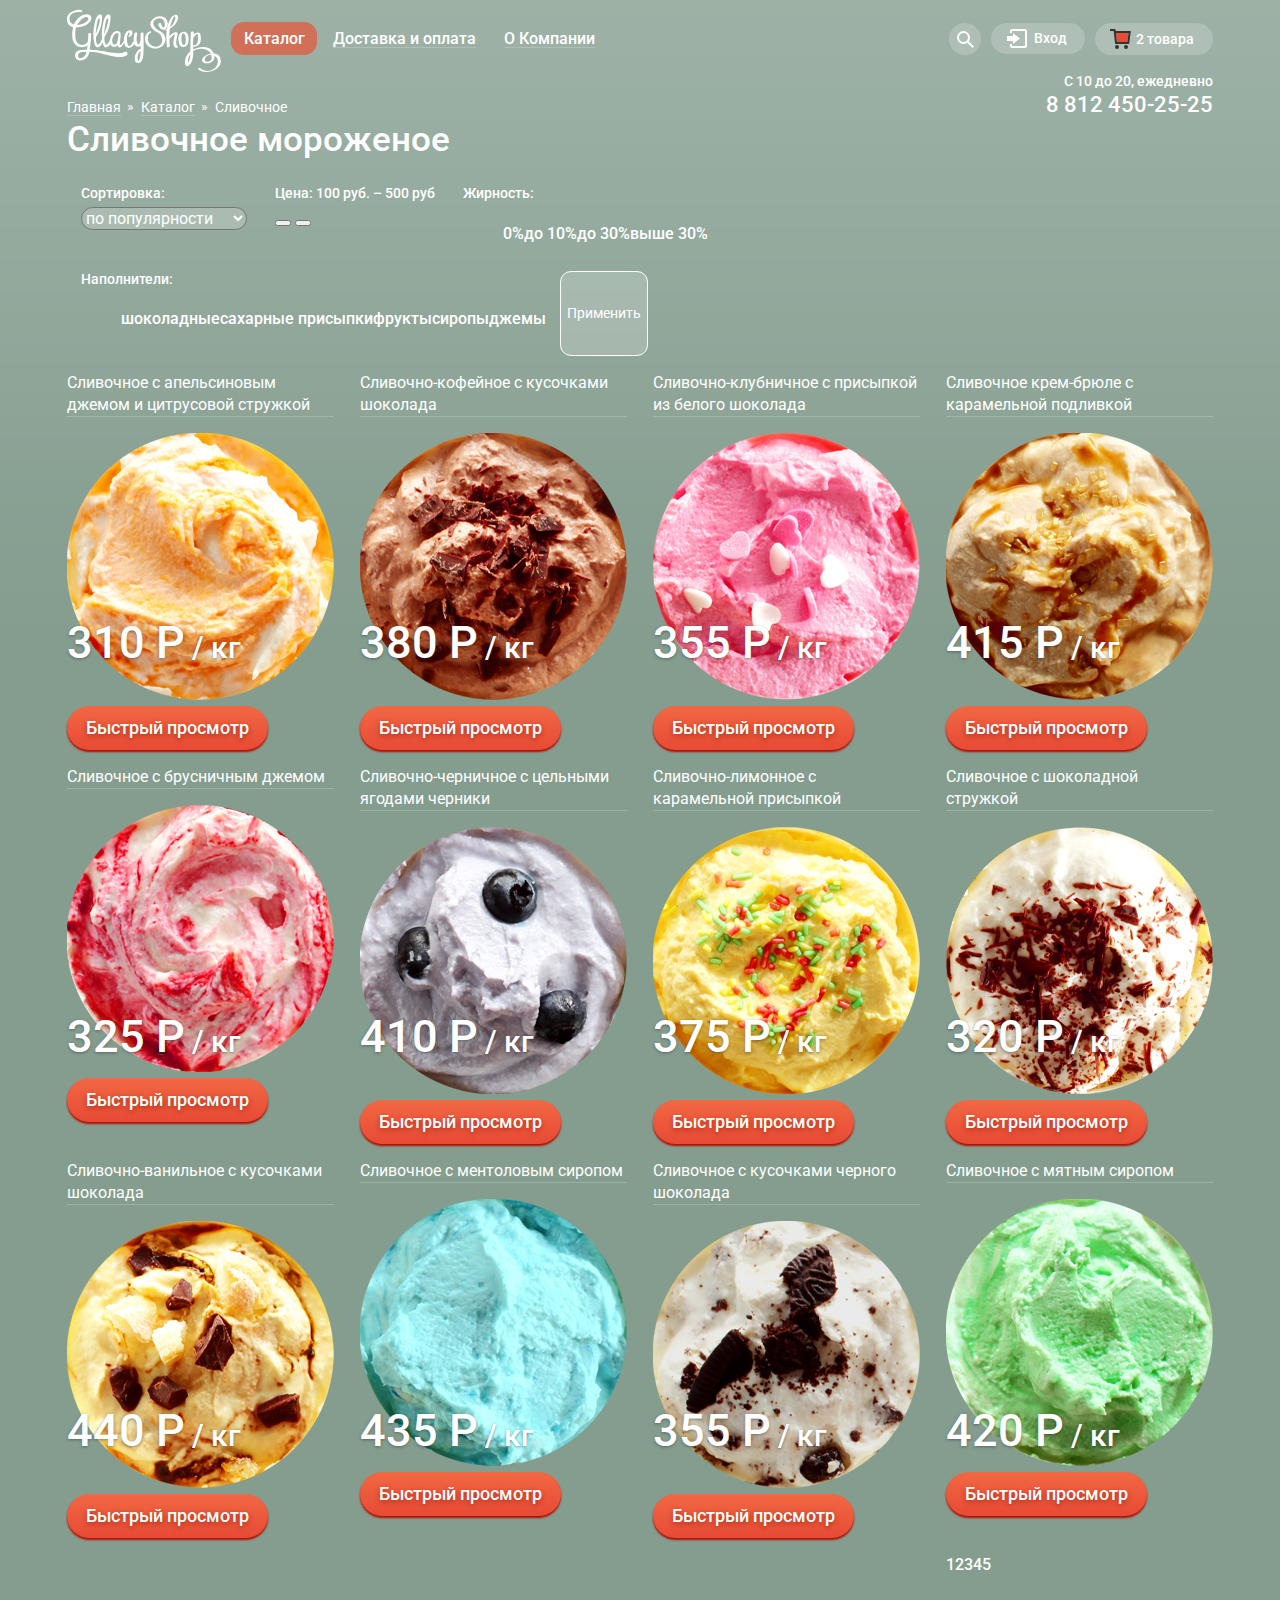
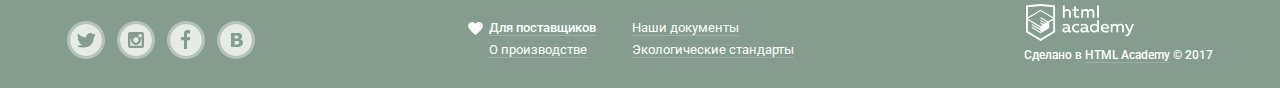
==== commit 115ff38a: "fixed nav menu maded breadcrumbs and page-title" ====
--- a/catalog.html
+++ b/catalog.html
@@ -14,7 +14,7 @@
       <img src="img/svg/logo.svg" width="154" height="64" alt="Логотип сайта Глейси">
       </a>
       <ul class="site-navigation">
-          <li class="catalog-button">
+          <li class="catalog-button current-site-nav">
             <a href="catalog.html">Каталог</a>
             <ul class="catalog-navigation">
               <li class="new">Новинки</li>
--- a/css/style.css
+++ b/css/style.css
@@ -43,6 +43,10 @@
   background-image: url("../img/lighting-bg.png");
   background-repeat: repeat-x;
   background-position: 50% 0;
+}
+
+.inner-page main {
+  margin-top: -20px;
 }
 
 .button {
@@ -179,6 +183,17 @@
   background-color: #d07058;
   border-bottom: none;
   box-shadow: none;
+}
+
+.site-navigation .current-site-nav > a{
+  color: #ffffff;
+  background-color: #d07058;
+  border-radius: 13px;
+  box-shadow: none;
+}
+
+.site-navigation .current-site-nav::after {
+  content: none;
 }
 
 .catalog-navigation {
@@ -435,6 +450,8 @@
   fill: #000000;
 }
 
+.cart:hover .button-cart,
+.cart:focus .button-cart,
 .login-item:hover .login-link,
 .login-item:focus .login-link,
 .login-link:hover,
@@ -461,16 +478,6 @@
   background-color: rgba(248, 247, 244, 1);
   padding: 0;
 }
-
-/*Временные стили
-.cart-items {
-  display: none;
-}
-
-.cart-sum {
-  display: none;
-}
-Временные стили*/
 
 .cart {
   position: relative;
@@ -1114,20 +1121,41 @@
 
 .breadcrumbs {
   display: flex;
+  width: 853px;
+  margin: 0;
+  margin-bottom: 4px;
+  padding: 0;
   font-size: 14px;
+  font-weight: 400;
   line-height: 16px;
   list-style: none;
 }
 
 .breadcrumbs a {
-  padding-right: 20px;
   color: #ffffff;
   border-bottom: 1px solid rgba(255, 255, 255, 0.2);
 }
 
-
-.breadcrumbs a:last-child {
-  padding-left: 0;
+.breadcrumbs li {
+  position: relative;
+  margin-right: 20px;
+}
+
+.breadcrumbs li:last-child {
+  margin-right: 0;
+}
+
+.breadcrumbs li::after{
+  content: "»";
+  position: absolute;
+  top: -1px;
+  right: -13px;
+  width: 7px;
+  height: 6px;
+}
+
+.breadcrumbs li:last-child::after {
+  content: "";
 }
 
 .breadcrumbs a:hover,
@@ -1150,7 +1178,10 @@
 }
 
 .page-title {
+  margin: 0;
+  margin-bottom: 25px;
   font-size: 35px;
+  font-weight: 500;
   line-height: 41px;
 }
 
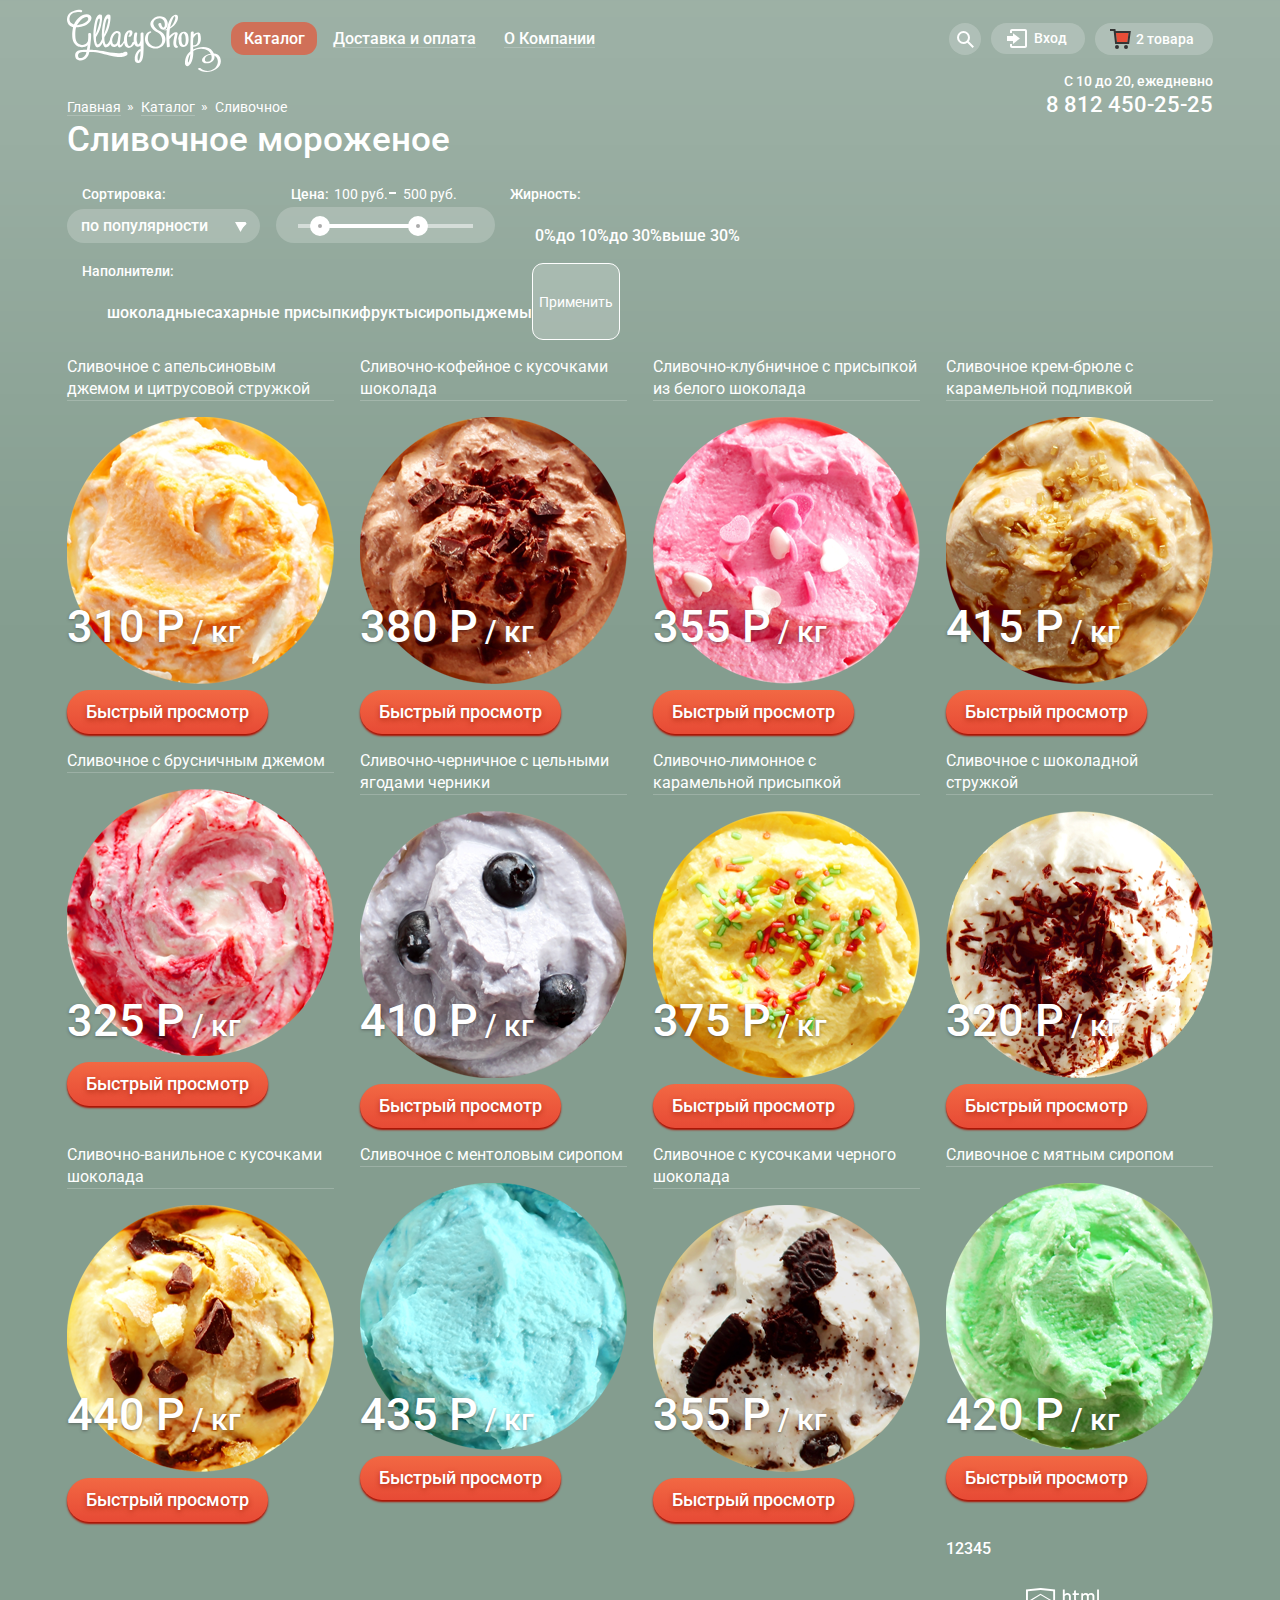
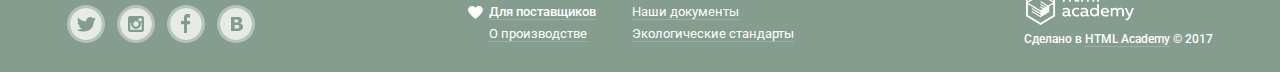
==== commit 56e1a2cf: "stylished select and range-controls" ====
--- a/catalog.html
+++ b/catalog.html
@@ -109,24 +109,37 @@
     <h2 class="page-title">Сливочное мороженое</h2>
 
     <form class="filter-form" action="#" method="get">
-      <fieldset>
-        <legend>Сортировка:</legend>
-      <select name="filter-sort">
+      <fieldset class="sorting">
+        <legend class="title-sort">Сортировка:</legend>
+    <div class="background-select">
+      <select class="filter-sort" name="filter-sort"> 
         <option value="sort-by-popular" selected>по популярности</option>
         <option value="sort-by-low-cost">сначала недорогие</option>
         <option value="sort-by-high-cost">сначала дорогие</option>
         <option value="sort-by-fat">по жирности</option>
       </select>
+      <svg class="icon-select" xmlns="http://www.w3.org/2000/svg" x="0px" y="0px"
+   width="11px" height="10px" viewBox="0 0 11 10" enable-background="new 0 0 11 10" xml:space="preserve">
+        <polyline fill="#FFF" points="5.5,10 0,0 11,0 "/>
+      </svg>
+    </div>
       </fieldset>
-      <fieldset>
-        <legend>Цена: 100 руб. – 500 руб</legend>
-        <div class="filter-range">
-          <button class="filter-button filter-button-from" type="button">
-          </button>
-          <button class="filter-button filter-button-to" type="button">
-          </button>
-        </div>
-      </fieldset>
+      <fieldset class="range">
+                <legend class="price-controls">
+                  <span class="range-label">Цена:</span>
+                    <label class="min-price"><input type="text" name="min-price" value="100 руб."></label>
+                    <label class="max-price"><input type="text" name="max-price" value="500 руб."></label>
+                </legend>
+                <div class="filters-background">
+                  <div class="range-controls">
+                    <div class="scale">
+                      <div class="bar"></div>
+                    </div>
+                    <div class="range-toggle range-toggle-min"></div>
+                    <div class="range-toggle range-toggle-max"></div>
+                  </div>
+                </div>
+              </fieldset>
       <fieldset>
         <legend>Жирность:</legend>
         <ul class="filter-list">
--- a/css/style.css
+++ b/css/style.css
@@ -1179,7 +1179,7 @@
 
 .page-title {
   margin: 0;
-  margin-bottom: 25px;
+  margin-bottom: 26px;
   font-size: 35px;
   font-weight: 500;
   line-height: 41px;
@@ -1197,10 +1197,14 @@
 }
 
 .filter-form fieldset {
+  padding: 0;
+  margin: 0;
   border: none;
 }
 
 .filter-form legend {
+  margin-bottom: 7px;
+  padding-left: 15px;
   font-size: 14px;
   line-height: 16px;
 }
@@ -1209,15 +1213,143 @@
   line-height: 18px;
 }
 
-.filter-form select {
+.background-select {
+  position: relative;
+  padding: 6px 10px;
   color: #ffffff;
   background-color: rgba(255, 255, 255, 0.2);
-  border-radius: 13px;
+  border-radius: 25px;
+}
+.filter-form select {
+  width: 173px;
+  font-weight: 500;
+  color: #ffffff;
+  background-color: rgba(255, 255, 255, 0);
+  border: none;
+  border-radius: 25px;
+  box-sizing: border-box;
 }
 
 .filter-form select:hover,
 .filter-form select:focus {
   color: #000000;
+}
+
+.filter-form .icon-select {
+  position: absolute;
+  top: 13px;
+  right: 14px;
+  width: 11px;
+  height: 10px;
+  z-index: 1;
+  pointer-events: none;
+}
+
+.filter-form .sorting {
+  margin-right: 16px;
+}
+
+ .filter-sort:hover + .icon-select polyline {
+  fill: #323232;
+}
+
+.range {
+  position: relative;
+  width: 215px;
+}
+
+.filter-form .price-controls {
+  display: flex;
+  margin-bottom: 4px;
+}
+
+.price-controls::after {
+  content: "";
+  position: absolute;
+  top: 6px;
+  left: 113px;
+  width: 7px;
+  height: 2px;
+  background: #ffffff;
+}
+
+.price-controls label {
+  font-size: 14px;
+  line-height: 16px;
+  color: #ffffff;
+  cursor: pointer;
+}
+
+.price-controls input {
+  width: 55px;
+  margin: 0;
+  font-size: 14px;
+  line-height: 16px;
+  color: #ffffff;
+  background: rgba(255, 255, 255, 0);
+  border: 0;
+}
+
+.range-label {
+  margin-right: 3px;
+}
+
+.min-price,
+.max-price {
+  width: 60px;
+  margin-right: 9px;
+  margin-top: -1px;
+}
+
+.range .filters-background {
+  width: 195px;
+  height: 20px;
+  padding: 8px 12px;
+  background-color: rgba(255, 255 ,255 , 0.2);
+  border-radius: 25px;
+}
+
+.range-controls {
+  position: absolute;
+  bottom: 35px;
+  left: 17px;
+}
+
+.scale {
+  width: 175px;
+  height: 4px;
+  background: rgba(255, 255, 255, 0.5);
+  margin-left: 5px;
+}
+
+.bar {
+  width: 103px;
+  height: 4px;
+  background: #ffffff;
+  margin-left: 25px;
+}
+
+.range-toggle {
+  position: absolute;
+  top: -8px;
+  width: 4px;
+  height: 4px;
+  background: #ababab;
+  border: 8px solid #ffffff;
+  border-radius: 50%;
+  cursor: pointer;
+}
+
+.range-toggle-min {
+  left: 17px;
+}
+
+.range-toggle-max {
+  right: 45px;
+}
+
+.range-toggle:hover {
+  transform: scale(1.2);
 }
 
 .catalog-list {
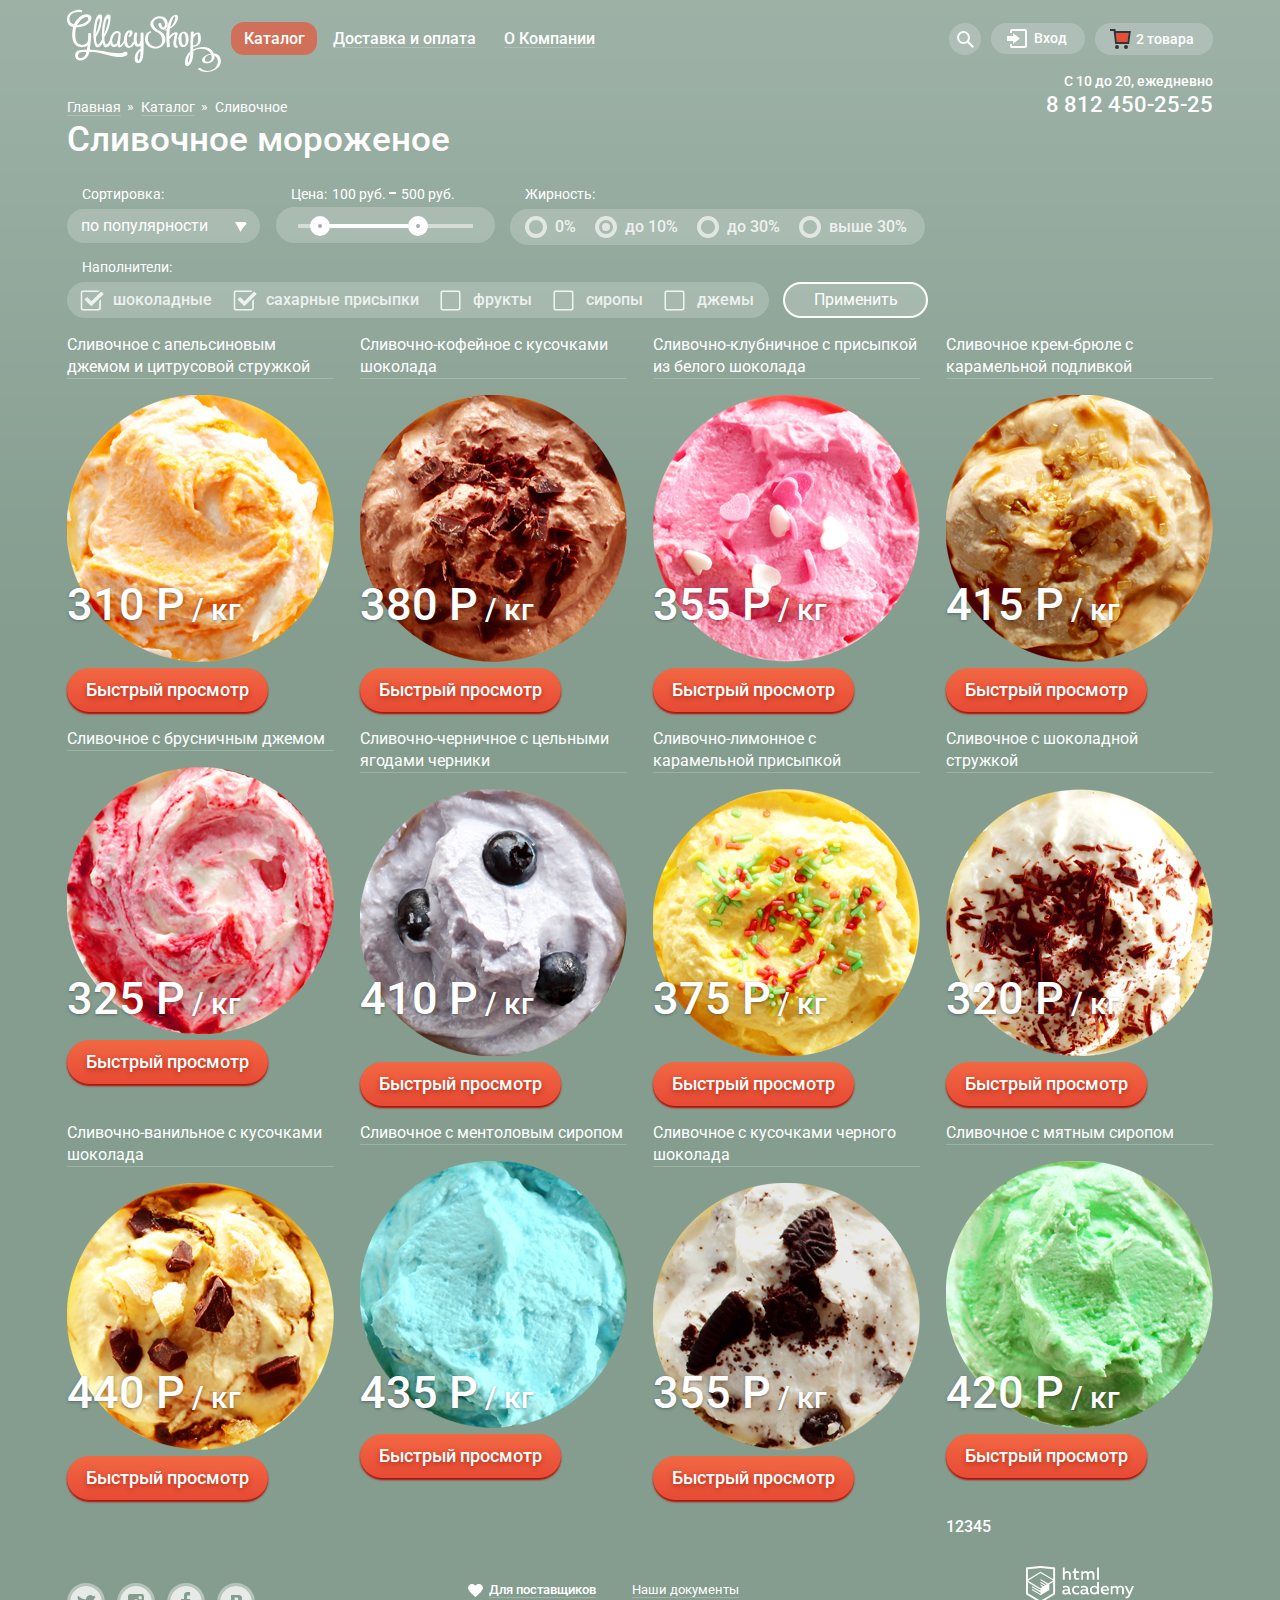
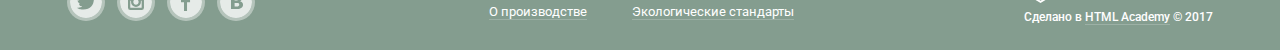
==== commit 1cd2b785: "finished stylish filter-form" ====
--- a/catalog.html
+++ b/catalog.html
@@ -140,51 +140,55 @@
                   </div>
                 </div>
               </fieldset>
-      <fieldset>
+      <fieldset class="radio-list">
         <legend>Жирность:</legend>
+        <div class="filters-background">
         <ul class="filter-list">
           <li class="filter-option">
-            <input class="visually-hidden" type="radio" name="fat-percent" id="fat-0-percent">
+            <input class="radio-input visually-hidden" type="radio" name="fat-percent" id="fat-0-percent">
             <label class="radio-checkbox" for="fat-0-percent">0%</label>
           </li>
           <li class="filter-option">
-            <input class="visually-hidden" type="radio" name="fat-percent" id="fat-<10-percent" checked>
+            <input class="radio-input visually-hidden" type="radio" name="fat-percent" id="fat-<10-percent" checked>
             <label class="radio-checkbox" for="fat-<10-percent">до 10%</label>
           </li>
           <li class="filter-option">
-            <input class="visually-hidden" type="radio" name="fat-percent" id="fat-<30-percent">
+            <input class="radio-input visually-hidden" type="radio" name="fat-percent" id="fat-<30-percent">
             <label class="radio-checkbox" for="fat-<30-percent">до 30%</label>
           </li>
           <li class="filter-option">
-            <input class="visually-hidden" type="radio" name="fat-percent" id="fat->30-percent">
+            <input class="radio-input visually-hidden" type="radio" name="fat-percent" id="fat->30-percent">
             <label class="radio-checkbox" for="fat->30-percent">выше 30%</label>
           </li>
         </ul>
+      </div>
       </fieldset>
-      <fieldset>
+      <fieldset class="checkbox-list">
         <legend>Наполнители:</legend>
+        <div class="filters-background">
         <ul class="filter-list">
           <li class="filter-option">
-            <input class="visually-hidden" type="checkbox" name="chocolate" id="chocolate" checked>
+            <input class="checkbox-input visually-hidden" type="checkbox" name="chocolate" id="chocolate" checked>
             <label class="square-checkbox" for="chocolate">шоколадные</label>
           </li>
           <li class="filter-option">
-            <input class="visually-hidden" type="checkbox" name="sugar" id="sugar" checked>
+            <input class=" checkbox-input visually-hidden" type="checkbox" name="sugar" id="sugar" checked>
             <label class="square-checkbox" for="sugar">сахарные присыпки</label>
           </li>
           <li class="filter-option">
-            <input class="visually-hidden" type="checkbox" name="fruits" id="fruits">
+            <input class="checkbox-input visually-hidden" type="checkbox" name="fruits" id="fruits">
             <label class="square-checkbox" for="fruits">фрукты</label>
           </li>
           <li class="filter-option">
-            <input class="visually-hidden" type="checkbox" name="syrup" id="syrup">
+            <input class="checkbox-input visually-hidden" type="checkbox" name="syrup" id="syrup">
             <label class="square-checkbox" for="syrup">сиропы</label>
           </li>
           <li class="filter-option">
-            <input class="visually-hidden" type="checkbox" name="jam" id="jam">
+            <input class="checkbox-input visually-hidden" type="checkbox" name="jam" id="jam">
             <label class="square-checkbox" for="jam">джемы</label>
           </li>
         </ul>
+      </div>
       </fieldset>
       <button class="button-sort" type="submit">Применить</button>
     </form>
--- a/css/style.css
+++ b/css/style.css
@@ -1206,6 +1206,7 @@
   margin-bottom: 7px;
   padding-left: 15px;
   font-size: 14px;
+  font-weight: 400;
   line-height: 16px;
 }
 
@@ -1222,7 +1223,7 @@
 }
 .filter-form select {
   width: 173px;
-  font-weight: 500;
+  font-weight: 400;
   color: #ffffff;
   background-color: rgba(255, 255, 255, 0);
   border: none;
@@ -1246,6 +1247,7 @@
 }
 
 .filter-form .sorting {
+  margin-bottom: 16px;
   margin-right: 16px;
 }
 
@@ -1256,6 +1258,10 @@
 .range {
   position: relative;
   width: 215px;
+}
+
+.filter-form .range {
+  margin-right: 15px;
 }
 
 .filter-form .price-controls {
@@ -1303,7 +1309,7 @@
 
 .range .filters-background {
   width: 195px;
-  height: 20px;
+  min-height: 20px;
   padding: 8px 12px;
   background-color: rgba(255, 255 ,255 , 0.2);
   border-radius: 25px;
@@ -1311,7 +1317,7 @@
 
 .range-controls {
   position: absolute;
-  bottom: 35px;
+  bottom: 31px;
   left: 17px;
 }
 
@@ -1352,6 +1358,122 @@
   transform: scale(1.2);
 }
 
+.filter-form .filter-list {
+  display: flex;
+  flex-wrap: wrap;
+  min-width: 415px;
+  margin: 0;
+  padding: 0;
+}
+
+.radio-list .filters-background {
+  width: 415px;
+  min-height: 36px;
+  padding: 7px 12px;
+  border-radius: 25px;
+  background-color: rgba(255, 255 ,255 , 0.2);
+  box-sizing: border-box;
+}
+
+.filter-list .filter-option {
+  position: relative;
+  padding-left: 33px;
+  margin-right: 16px;
+}
+
+.filter-list .filter-option:last-child {
+  margin-right: 0;
+}
+
+.filter-option label {
+  opacity: 0.8;
+  cursor: pointer;
+  user-select: none; 
+}
+
+.radio-input + label::before {
+  content: "";
+  position: absolute;
+  left: 3px;
+  width: 14px;
+  height: 14px;
+  border: 4px solid rgb(238, 242, 240);
+  border-radius: 50%;
+  background-color: transparent;
+}
+
+.radio-input:checked + label::after {
+  content: "";
+  position: absolute;
+  top: 7px;
+  left: 10px;
+  width: 8px;
+  height: 8px;
+  border-radius: 50%;
+  background-color: rgb(238, 242, 240);
+}
+
+.radio-input:disabled + label {
+  opacity: 0.4;
+}
+
+.radio-input:hover + label,
+.radio-input:focus + label {
+  opacity: 1;
+}
+
+.filter-form .checkbox-list {
+  margin-right: 14px;
+}
+
+.checkbox-list .filters-background {
+  min-width: 702px;
+  min-height: 36px;
+  padding: 7px 12px;
+  padding-right: 5px;
+  padding-left: 13px;
+  border-radius: 25px;
+  background-color: rgba(255, 255 ,255 , 0.2);
+  box-sizing: border-box;
+}
+
+.checkbox-list .filter-option {
+  padding-left: 33px;
+  margin-right: 21px;
+}
+
+.checkbox-list .filter-option:last-child {
+  margin-right: 0;
+}
+
+.checkbox-input + label::before {
+  content: "";
+  position: absolute;
+  left: -1px;
+  width: 23px;
+  height: 23px;
+  background-image: url("../img/svg/checkbox-off.svg");
+  background-position: center;
+  background-repeat: no-repeat;
+  transform: scale(0.89);
+}
+
+.checkbox-input:checked + label::before {
+  left: -1px;
+  width: 27px;
+  height: 23px;
+  background-image: url("../img/svg/checkbox-on.svg");
+}
+
+.checkbox-input:disabled + label {
+  opacity: 0.4;
+}
+
+.checkbox-input:hover + label,
+.checkbox-input:focus + label {
+  opacity: 1;
+}
+
 .catalog-list {
   display: flex;
   flex-wrap: wrap;
@@ -1364,12 +1486,15 @@
 }
 
 .button-sort {
-  font-size: 14px;
-  line-height: 16px;
+  width: 145px;
+  height: 36px;
+  margin-top: 23px;
+  font-size: 16px;
+  line-height: 18px;
   color: #ffffff;
   background-color: rgba(255, 255, 255, 0.2);
-  border: 1px solid #ffffff;
-  border-radius: 11px;
+  border: 2px solid #ffffff;
+  border-radius: 25px;
 }
 
 .button-sort:focus,
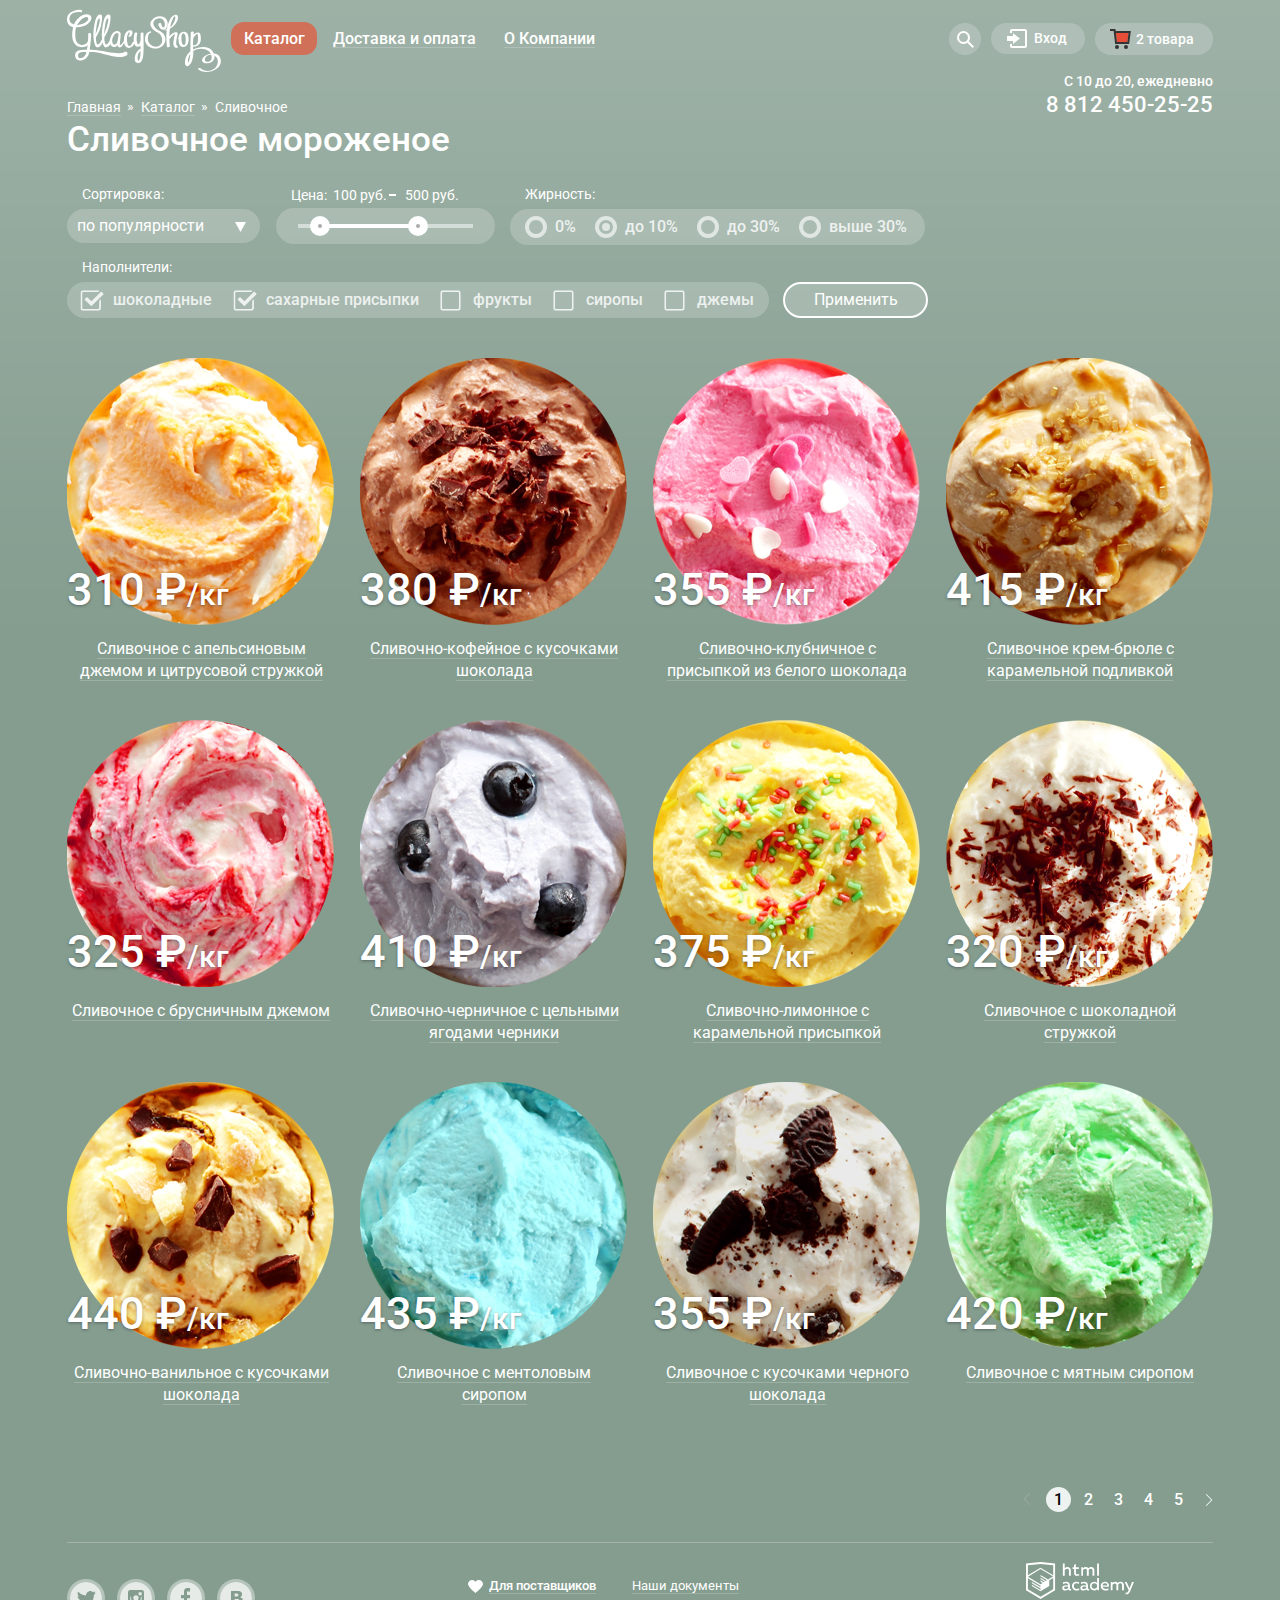
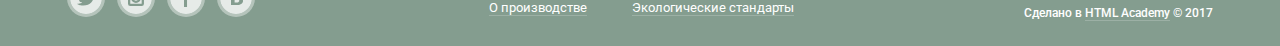
==== commit 7b862489: "finished css and html for glaccy" ====
--- a/catalog.html
+++ b/catalog.html
@@ -198,90 +198,91 @@
       <ul class="catalog-list">
         <!-- Начало первой строки -->
         <li class="catalog-item">
-          <h3>Сливочное с апельсиновым джемом и цитрусовой стружкой</h3>
+          <h3 class="popular-item-title"><span>Сливочное с апельсиновым джемом и цитрусовой стружкой</h3>
           <img src="img/popular-item-1.png" width="267" height="267" alt="Изображение мороженого">
-          <p class="popular-item-info"> <span class="text-uppercase">310 Р</span> / кг</p>
-          <a class="hidden button" href="#">Быстрый просмотр</a>
-        </li>
-        <li class="catalog-item">
-          <h3>Сливочно-кофейное с кусочками шоколада</h3>
+          <p class="popular-item-info"> <span class="text-uppercase">310 &#8381</span>/кг</p>
+          <a class="hidden button" href="#">Быстрый просмотр</a>
+        </li>
+        <li class="catalog-item">
+          <h3 class="popular-item-title"><span>Сливочно-кофейное с кусочками шоколада</span></h3>
           <img src="img/popular-item-2.png" width="267" height="267" alt="Изображение мороженого">
-          <p class="popular-item-info"> <span class="text-uppercase">380 Р</span> / кг</p>
-          <a class="hidden button" href="#">Быстрый просмотр</a>
-        </li>
-        <li class="catalog-item">
-          <h3>Сливочно-клубничное с присыпкой из белого шоколада</h3>
+          <p class="popular-item-info"> <span class="text-uppercase">380 &#8381</span>/кг</p>
+          <a class="hidden button" href="#">Быстрый просмотр</a>
+        </li>
+        <li class="catalog-item">
+          <h3 class="popular-item-title"><span>Сливочно-клубничное с присыпкой из белого шоколада</span></h3>
           <img src="img/popular-item-3.png" width="267" height="267" alt="Изображение мороженого">
-          <p class="popular-item-info"> <span class="text-uppercase">355 Р</span> / кг</p>
-          <a class="hidden button" href="#">Быстрый просмотр</a>
-        </li>
-        <li class="catalog-item">
-          <h3>Сливочное крем-брюле с карамельной подливкой</h3>
+          <p class="popular-item-info"> <span class="text-uppercase">355 &#8381</span>/кг</p>
+          <a class="hidden button" href="#">Быстрый просмотр</a>
+        </li>
+        <li class="catalog-item">
+          <h3 class="popular-item-title"><span>Сливочное крем-брюле с карамельной подливкой</span></h3>
           <img src="img/popular-item-4.png" width="267" height="267" alt="Изображение мороженого">
-          <p class="popular-item-info"> <span class="text-uppercase">415 Р</span> / кг</p>
+          <p class="popular-item-info"> <span class="text-uppercase">415 &#8381</span>/кг</p>
           <a class="hidden button" href="#">Быстрый просмотр</a>
         </li>
         <!-- Начало второй строки -->
         <li class="catalog-item">
-          <h3>Сливочное с брусничным джемом</h3>
+          <h3 class="popular-item-title"><span>Сливочное с брусничным джемом</span></h3>
           <img src="img/catalog-item-5.png" width="267" height="267" alt="Изображение мороженого">
-          <p class="popular-item-info"> <span class="text-uppercase">325 Р</span> / кг</p>
-          <a class="hidden button" href="#">Быстрый просмотр</a>
-        </li>
-        <li class="catalog-item">
-          <h3>Сливочно-черничное с цельными ягодами черники </h3>
+          <p class="popular-item-info"> <span class="text-uppercase">325 &#8381</span>/кг</p>
+          <a class="hidden button" href="#">Быстрый просмотр</a>
+        </li>
+        <li class="catalog-item">
+          <h3 class="popular-item-title"><span>Сливочно-черничное с цельными ягодами черники</span></h3>
           <img src="img/catalog-item-6.png" width="267" height="267" alt="Изображение мороженого">
-          <p class="popular-item-info"> <span class="text-uppercase">410 Р</span> / кг</p>
-          <a class="hidden button" href="#">Быстрый просмотр</a>
-        </li>
-        <li class="catalog-item">
-          <h3>Сливочно-лимонное с карамельной присыпкой</h3>
+          <p class="popular-item-info"> <span class="text-uppercase">410 &#8381</span>/кг</p>
+          <a class="hidden button" href="#">Быстрый просмотр</a>
+        </li>
+        <li class="catalog-item">
+          <h3 class="popular-item-title"><span>Сливочно-лимонное с карамельной присыпкой</span></h3>
           <img src="img/catalog-item-7.png" width="267" height="267" alt="Изображение мороженого">
-          <p class="popular-item-info"> <span class="text-uppercase">375 Р</span> / кг</p>
-          <a class="hidden button" href="#">Быстрый просмотр</a>
-        </li>
-        <li class="catalog-item">
-          <h3>Сливочное с шоколадной стружкой</h3>
+          <p class="popular-item-info"> <span class="text-uppercase">375 &#8381</span>/кг</p>
+          <a class="hidden button" href="#">Быстрый просмотр</a>
+        </li>
+        <li class="catalog-item">
+          <h3 class="popular-item-title"><span>Сливочное с шоколадной стружкой</span></h3>
           <img src="img/catalog-item-8.png" width="267" height="267" alt="Изображение мороженого">
-          <p class="popular-item-info"> <span class="text-uppercase">320 Р</span> / кг</p>
+          <p class="popular-item-info"> <span class="text-uppercase">320 &#8381</span>/кг</p>
           <a class="hidden button" href="#">Быстрый просмотр</a>
         </li>
         <!-- Начало третьей строки -->
         <li class="catalog-item">
-          <h3>Сливочно-ванильное с кусочками шоколада</h3>
+          <h3 class="popular-item-title"><span>Сливочно-ванильное с кусочками шоколада</span></h3>
           <img src="img/catalog-item-9.png" width="267" height="267" alt="Изображение мороженого">
-          <p class="popular-item-info"> <span class="text-uppercase">440 Р</span> / кг</p>
-          <a class="hidden button" href="#">Быстрый просмотр</a>
-        </li>
-        <li class="catalog-item">
-          <h3>Сливочноe с ментоловым сиропом</h3>
+          <p class="popular-item-info"> <span class="text-uppercase">440 &#8381</span>/кг</p>
+          <a class="hidden button" href="#">Быстрый просмотр</a>
+        </li>
+        <li class="catalog-item">
+          <h3 class="popular-item-title"><span>Сливочноe с ментоловым сиропом</span></h3>
           <img src="img/catalog-item-10.png" width="267" height="267" alt="Изображение мороженого">
-          <p class="popular-item-info"> <span class="text-uppercase">435 Р</span> / кг</p>
-          <a class="hidden button" href="#">Быстрый просмотр</a>
-        </li>
-        <li class="catalog-item">
-          <h3>Сливочное с кусочками черного шоколада</h3>
+          <p class="popular-item-info"> <span class="text-uppercase">435 &#8381</span>/кг</p>
+          <a class="hidden button" href="#">Быстрый просмотр</a>
+        </li>
+        <li class="catalog-item">
+          <h3 class="popular-item-title"><span>Сливочное с кусочками черного шоколада</span></h3>
           <img src="img/catalog-item-11.png" width="267" height="267" alt="Изображение мороженого">
-          <p class="popular-item-info"> <span class="text-uppercase">355 Р</span> / кг</p>
-          <a class="hidden button" href="#">Быстрый просмотр</a>
-        </li>
-        <li class="catalog-item">
-          <h3>Сливочное с мятным сиропом</h3>
+          <p class="popular-item-info"> <span class="text-uppercase">355 &#8381</span>/кг</p>
+          <a class="hidden button" href="#">Быстрый просмотр</a>
+        </li>
+        <li class="catalog-item">
+          <h3 class="popular-item-title"><span>Сливочное с мятным сиропом</span></h3>
           <img src="img/catalog-item-12.png" width="267" height="267" alt="Изображение мороженого">
-          <p class="popular-item-info"> <span class="text-uppercase">420 Р</span> / кг</p>
-          <a class="hidden button" href="#">Быстрый просмотр</a>
-        </li>
-      </ul>
-
+          <p class="popular-item-info"> <span class="text-uppercase">420 &#8381</span>/кг</p>
+          <a class="hidden button" href="#">Быстрый просмотр</a>
+        </li>
+      </ul>
+      <div class="border-container">
       <ul class="pagination-list">
-        <li><span class="visually-hidden">Назад</span></li>
+        <li class="pagination-item arrow-back current-arrow"><span class="visually-hidden">Назад</span></li>
         <li class="pagination-item pagination-item-current"><a>1</a></li>
         <li class="pagination-item"><a href="#">2</a></li>
         <li class="pagination-item"><a href="#">3</a></li>
         <li class="pagination-item"><a href="#">4</a></li>
         <li class="pagination-item"><a href="#">5</a></li>
-        <li><span class="visually-hidden">Вперед</span></li>
-      </ul>
+        <li class="pagination-item arrow-next"><a href="#"><span class="visually-hidden">Вперед</span></a></li>
+      </ul>
+    </div>
     </section>
   </main>
   <footer class="main-footer container">
@@ -349,7 +350,7 @@
         <input type="email" id="write-us-email" name="e-mail" placeholder="Ваша почта для ответа?">
       </p>
       <p>
-        <label for="write-us-comment">Текст письма:</label>
+        <label class="visually-hidden" for="write-us-comment">Текст письма:</label>
             <textarea class="write-us-comment" id="write-us-comment" placeholder="Напишите что-нибудь"></textarea>
       </p>
       <button class="button" type="submit">Отправить</button>
--- a/css/style.css
+++ b/css/style.css
@@ -1,18 +1,23 @@
 body {
-	margin: 0;
-	padding: 0;
-
-	font-family: "Roboto", "Arial", sans-serif;
-	font-size: 16px;
-	line-height: 22px;
-	font-weight: 500;
-	color: #ffffff;
-
-	background-color: #849d8f;
+  margin: 0;
+  padding: 0;
+
+  font-family: "Roboto", "Arial", sans-serif;
+  font-size: 16px;
+  line-height: 22px;
+  font-weight: 500;
+  color: #ffffff;
+
+  background-color: #849d8f;
+}
+
+img {
+  max-width: 100%;
+  height: auto;
 }
 
 a {
-	text-decoration: none;
+  text-decoration: none;
 }
 
 .visually-hidden:not(:focus):not(:active),
@@ -53,35 +58,35 @@
   display: inline-block;
   padding: 10px 19px;
 
-	font: inherit;
-	font-size: 18px;
+  font: inherit;
+  font-size: 18px;
   font-weight: 500;
-	line-height: 24px;
-	text-align: center;
+  line-height: 24px;
+  text-align: center;
   vertical-align: middle;
-	text-shadow: 0px 2px 5px rgba(160, 32, 11, 0.76);
-	color: #ffffff;
-
-	background-color: #eb573b;
-	background-image: linear-gradient(to top, rgb(231,74,53) 0%, rgb(242,104,67) 100%);
-	box-shadow: 0px 2px 2px 0px #ac1000;
+  text-shadow: 0px 2px 5px rgba(160, 32, 11, 0.76);
+  color: #ffffff;
+
+  background-color: #eb573b;
+  background-image: linear-gradient(to top, rgb(231,74,53) 0%, rgb(242,104,67) 100%);
+  box-shadow: 0px 2px 2px 0px #ac1000;
   
   border: none;
-	border-radius: 50px;
+  border-radius: 50px;
 
   box-sizing: border-box;
 }
 
 .button:focus,
 .button:hover {
-	background-color: #ef7661;
-	background-image: linear-gradient(to top, #ec6f5e 0%, #f58669 100%);
-	box-shadow: 0px 2px 2px 0px #ac1000;
+  background-color: #ef7661;
+  background-image: linear-gradient(to top, #ec6f5e 0%, #f58669 100%);
+  box-shadow: 0px 2px 2px 0px #ac1000;
 }
 
 .button:active {
-	background-color: #eb573b;
-	background-image: linear-gradient(to top, rgb(242,104,67) 0%, rgb(231,74,53) 100%);
+  background-color: #eb573b;
+  background-image: linear-gradient(to top, rgb(242,104,67) 0%, rgb(231,74,53) 100%);
   box-shadow: inset 0px 2px 2px 0px #942718;
 }
 
@@ -1189,6 +1194,7 @@
   display: flex;
   flex-wrap: wrap;
   width: 880px;
+  margin-bottom: 40px;
 }
 
 .filter-form ul {
@@ -1229,6 +1235,7 @@
   border: none;
   border-radius: 25px;
   box-sizing: border-box;
+  appearance: none;
 }
 
 .filter-form select:hover,
@@ -1265,14 +1272,15 @@
 }
 
 .filter-form .price-controls {
-  display: flex;
+  position: relative;
+  display: inline-block;
   margin-bottom: 4px;
 }
 
 .price-controls::after {
   content: "";
   position: absolute;
-  top: 6px;
+  top: 8px;
   left: 113px;
   width: 7px;
   height: 2px;
@@ -1297,13 +1305,13 @@
 }
 
 .range-label {
-  margin-right: 3px;
+  margin-right: 1px;
 }
 
 .min-price,
 .max-price {
   width: 60px;
-  margin-right: 9px;
+  margin-right: 10px;
   margin-top: -1px;
 }
 
@@ -1472,17 +1480,6 @@
 .checkbox-input:hover + label,
 .checkbox-input:focus + label {
   opacity: 1;
-}
-
-.catalog-list {
-  display: flex;
-  flex-wrap: wrap;
-  justify-content: space-between;
-}
-
-.catalog-item {
-  position: relative;
-  width: 267px;
 }
 
 .button-sort {
@@ -1508,38 +1505,155 @@
   box-shadow: inset 0px 2px 1px 0px #696969;
 }
 
+.catalog-list {
+  display: flex;
+  flex-wrap: wrap;
+  justify-content: space-between;
+  margin-bottom: 43px;
+}
+
+.catalog-list .button {
+  position: relative;
+  display: none;
+  align-self: center;
+  order: 2;
+  z-index: 2;
+}
+
+.catalog-item {
+  position: relative;
+  display: flex;
+  flex-direction: column;
+  margin-bottom: 23px;
+  border-radius: 11px;
+}
+
+.catalog-item:hover .button {
+  display: block;
+  margin-bottom: -45px;
+}
+
+.catalog-item:hover::after {
+  display: block;
+}
+
+.catalog-item::after {
+  content: "";
+  position: absolute;
+  top: -7px;
+  left: -13px;
+  display: none;
+  width: 110%;
+  height: 100%;
+  padding-bottom: 66px;
+  background-color: rgba(255, 255, 255, 0.2);
+  border-radius: 3px;
+  box-shadow: 0px 20px 20px 0px rgba(0, 0, 0, 0.4);
+  z-index: 1;
+}
+
 .catalog h3 {
+  width: 258px;
+  order: 1;
+  margin: 0;
+  margin-bottom: 15px;
+  padding-top: 13px;
+  padding-left: 5px;
   font-size: 16px;
   line-height: 22px;
   font-weight: 400;
-  border-bottom: 1px solid rgba(255, 255, 255, 0.2);
+  text-align: center;
+}
+
+.border-container {
+  border-bottom: 1px solid rgba(238, 242, 240, 0.3);
 }
 
 .pagination-list {
-  display: flex;
-  width: 267px;
+  position: relative;
+  left: 8px;
+  display: flex;
+  min-height: 55px;
+  justify-content: flex-end;
+  margin: 0;
+  padding: 0;
   margin-left: auto;
   list-style: none;
 }
 
+.pagination-item {
+  margin-right: 5px;
+}
+
+.pagination-item:first-child {
+  width: 25px;
+  height: 25px;
+  margin-right: 6px;
+  background-image: url("../img/svg/icon-right-small.svg");
+  background-position: center;
+  background-repeat: no-repeat;
+  
+  cursor: pointer;
+  transform: rotate(180deg);
+  opacity: 0.2;
+}
+
+.pagination-item.current-arrow {
+  cursor: auto;
+}
+
+.pagination-item:last-child {
+  width: 25px;
+  height: 25px;
+  margin-right: 0;
+  background-image: url("../img/svg/icon-right-small.svg");
+  background-position: center;
+  background-repeat: no-repeat;
+  
+  cursor: pointer;
+}
+
+.arrow-next a:active,
+.arrow-back a:active {
+  background-image: url("../img/svg/icon-right-small-active.svg");
+  background-position: center;
+  background-repeat: no-repeat;
+}
+
 .pagination-item a {
+  display: block;
+  width: 25px;
+  height: 25px;
+  font-size: 16px;
+  line-height: 25px;
+  text-align: center;
   color: #ffffff;
+  border-radius: 50%;
+  background-color: rgba(238, 242, 240, 0);
 }
 
 .pagination-item a:focus,
 .pagination-item a:hover {
-  background-color: rgba(255, 255, 255, 0.2);
+  background-color: rgba(238, 242, 240, 0.2);
 }
 
 .pagination-item a:active {
   color: #000000;
-  background-color: #ffffff;
-}
-
+  background-color: rgba(238, 242, 240, 1);
+}
+
+.pagination-item-current a{
+  color: #000000;
+  background-color: rgba(238, 242, 240, 1);
+}
 .main-footer {
   display: flex;
   justify-content: space-between;
   padding-bottom: 24px;
+}
+
+.inner-page .main-footer {
+  margin-top: 7px;
 }
 
 .main-footer ul {
@@ -1700,12 +1814,57 @@
 }
 
 .modal-write-us {
+  position: fixed;
+  top: 339px;
+  left: 50%;
   display: none;
   flex-direction: column;
+  width: 477px;
+  margin-left: -239px;
+  padding-top: 20px;
+  padding-right: 25px;
+  padding-bottom: 25px;
+  padding-left: 25px;
   font-size: 16px;
   line-height: 24px;
   color: #323232;
   background-color: #f8f7f4;
+  border-radius: 10px;
+  box-sizing: border-box;
+  z-index: 2;
+}
+
+.modal-write-us input {
+  width: 265px;
+  margin-bottom: 20px;
+  padding-top: 12px;
+  padding-right: 5px;
+  padding-left: 15px;
+  padding-bottom: 12px;
+  box-sizing: border-box;
+}
+
+.modal-write-us textarea {
+  width: 428px;
+  height: 155px;
+  margin-bottom: 25px;
+  padding-top: 12px;
+  padding-right: 5px;
+  padding-left: 15px;
+  padding-bottom: 12px;
+  box-sizing: border-box;
+}
+
+.modal-write-us .button {
+  display: block;
+  margin-left: auto;
+}
+.write-us-form {
+  width: 430px;
+}
+
+.write-us-form p{
+  margin: 0;
 }
 
 .mailing-form input,
@@ -1715,7 +1874,6 @@
 .modal-write-us textarea {
   border-radius: 6px;
   border: 1px solid #d3d3d2; 
-  /*Бордер потом можно компенсировать паддингами*/
   box-sizing: border-box;
   outline: none;
 }
@@ -1738,6 +1896,46 @@
 }
 
 .write-us-slogan {
+  margin: 0;
+  margin-bottom: 15px;
   font-size: 24px;
   line-height: 28px;
+}
+
+.modal-close {
+  position: absolute;
+  top: 15px;
+  right: 16px;
+  
+  width: 18px;
+  height: 18px;
+
+  font-size: 0;
+  
+  background-color: transparent;
+  background-image: url("../img/svg/cross-big.svg");
+  background-position: center;
+  background-repeat: no-repeat;
+  border: 0;
+
+  cursor: pointer;
+}
+
+.modal-overlay {
+  display: none;
+  position: fixed;
+  top: 0;
+  left: 0;
+  width: 100%;
+  height: 100%;
+  background-color: rgba(0, 0, 0, 0.5);
+  z-index: 1;
+}
+
+.modal-show {
+  display: flex;
+}
+
+.overlay-show {
+  display: block;
 }